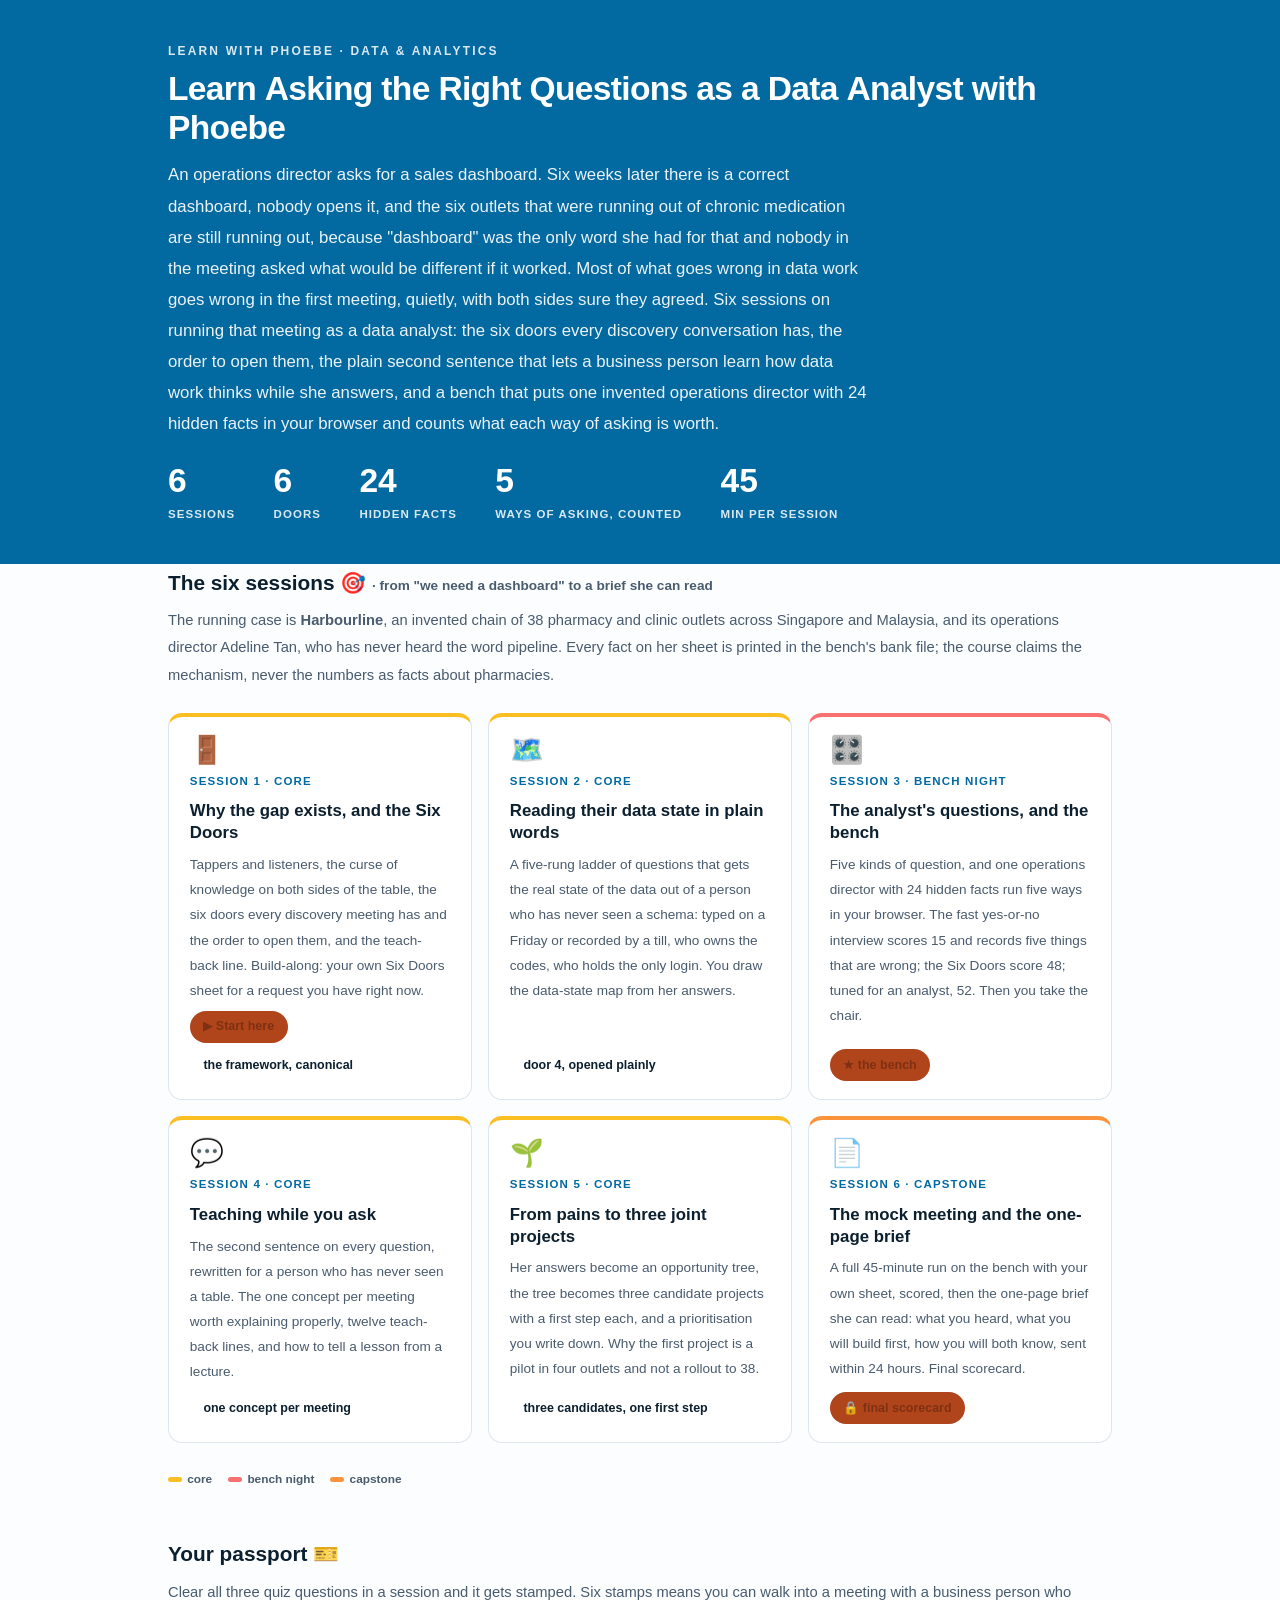
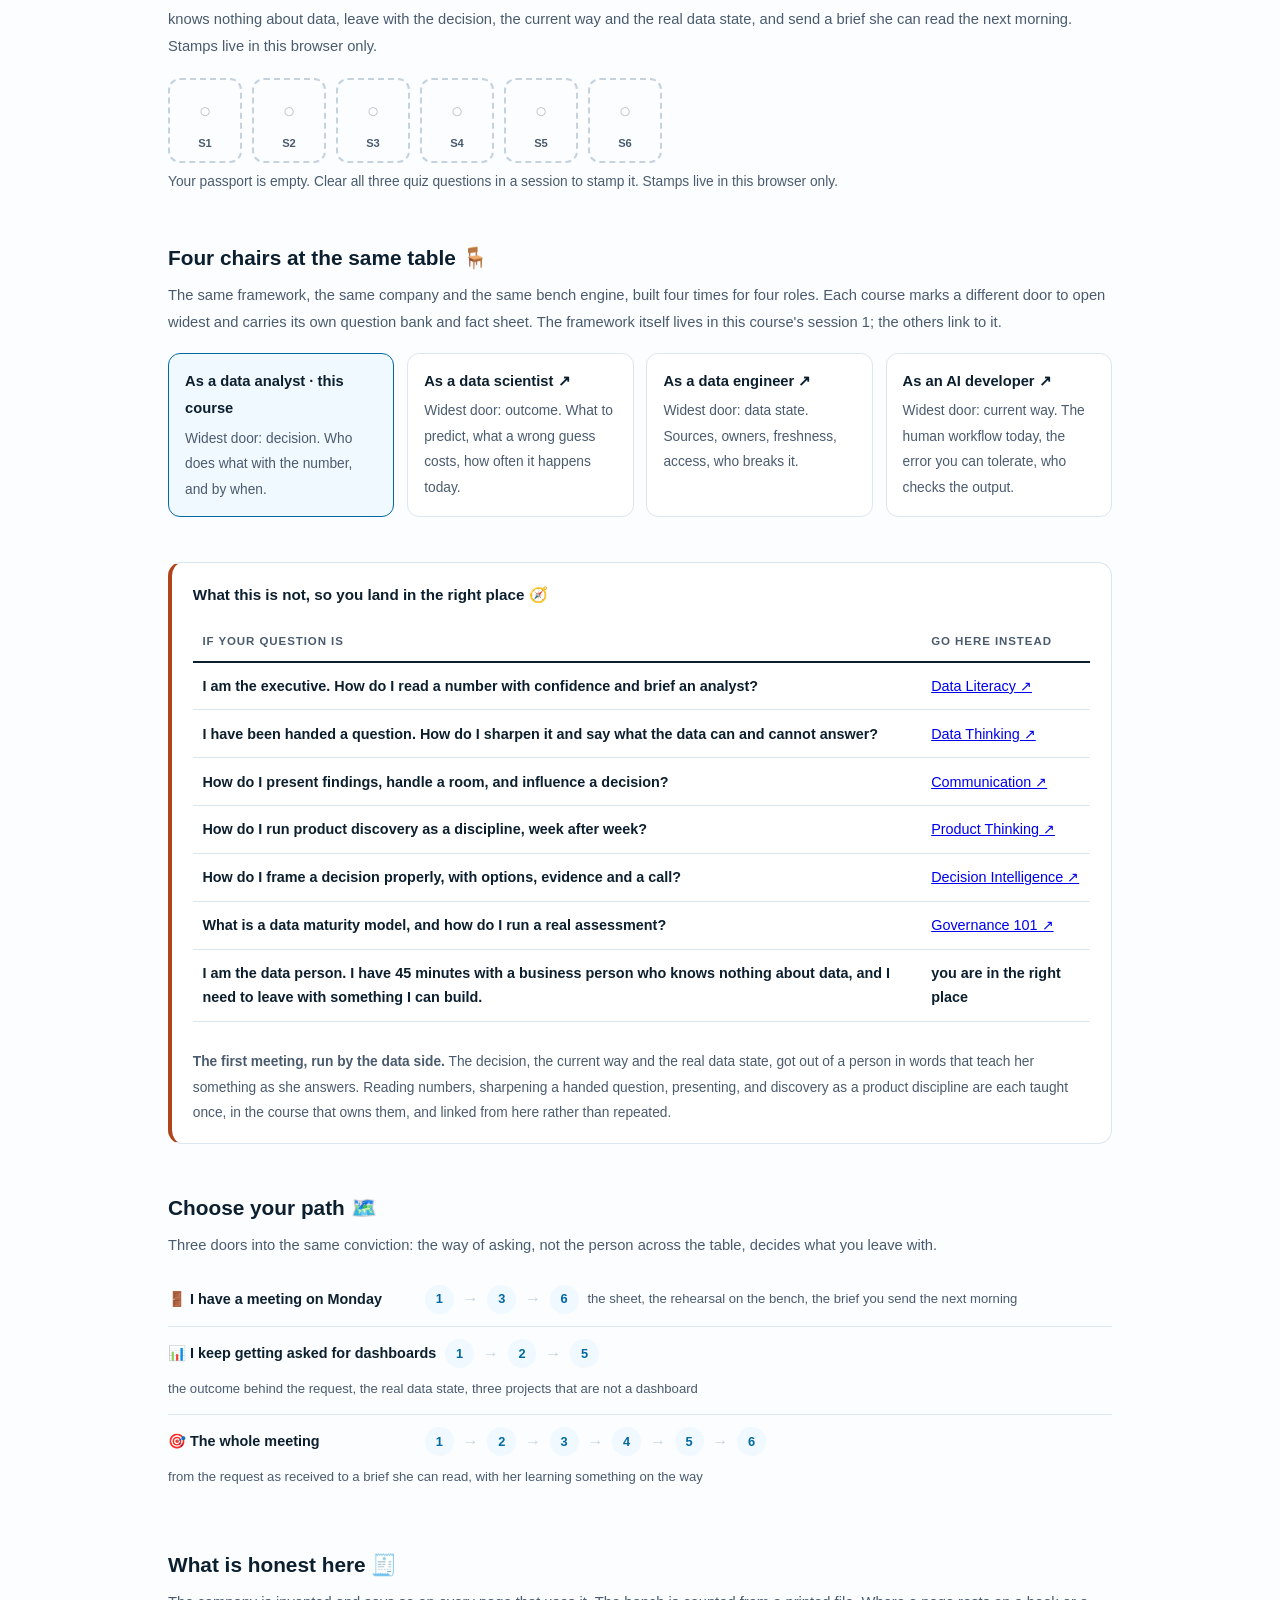
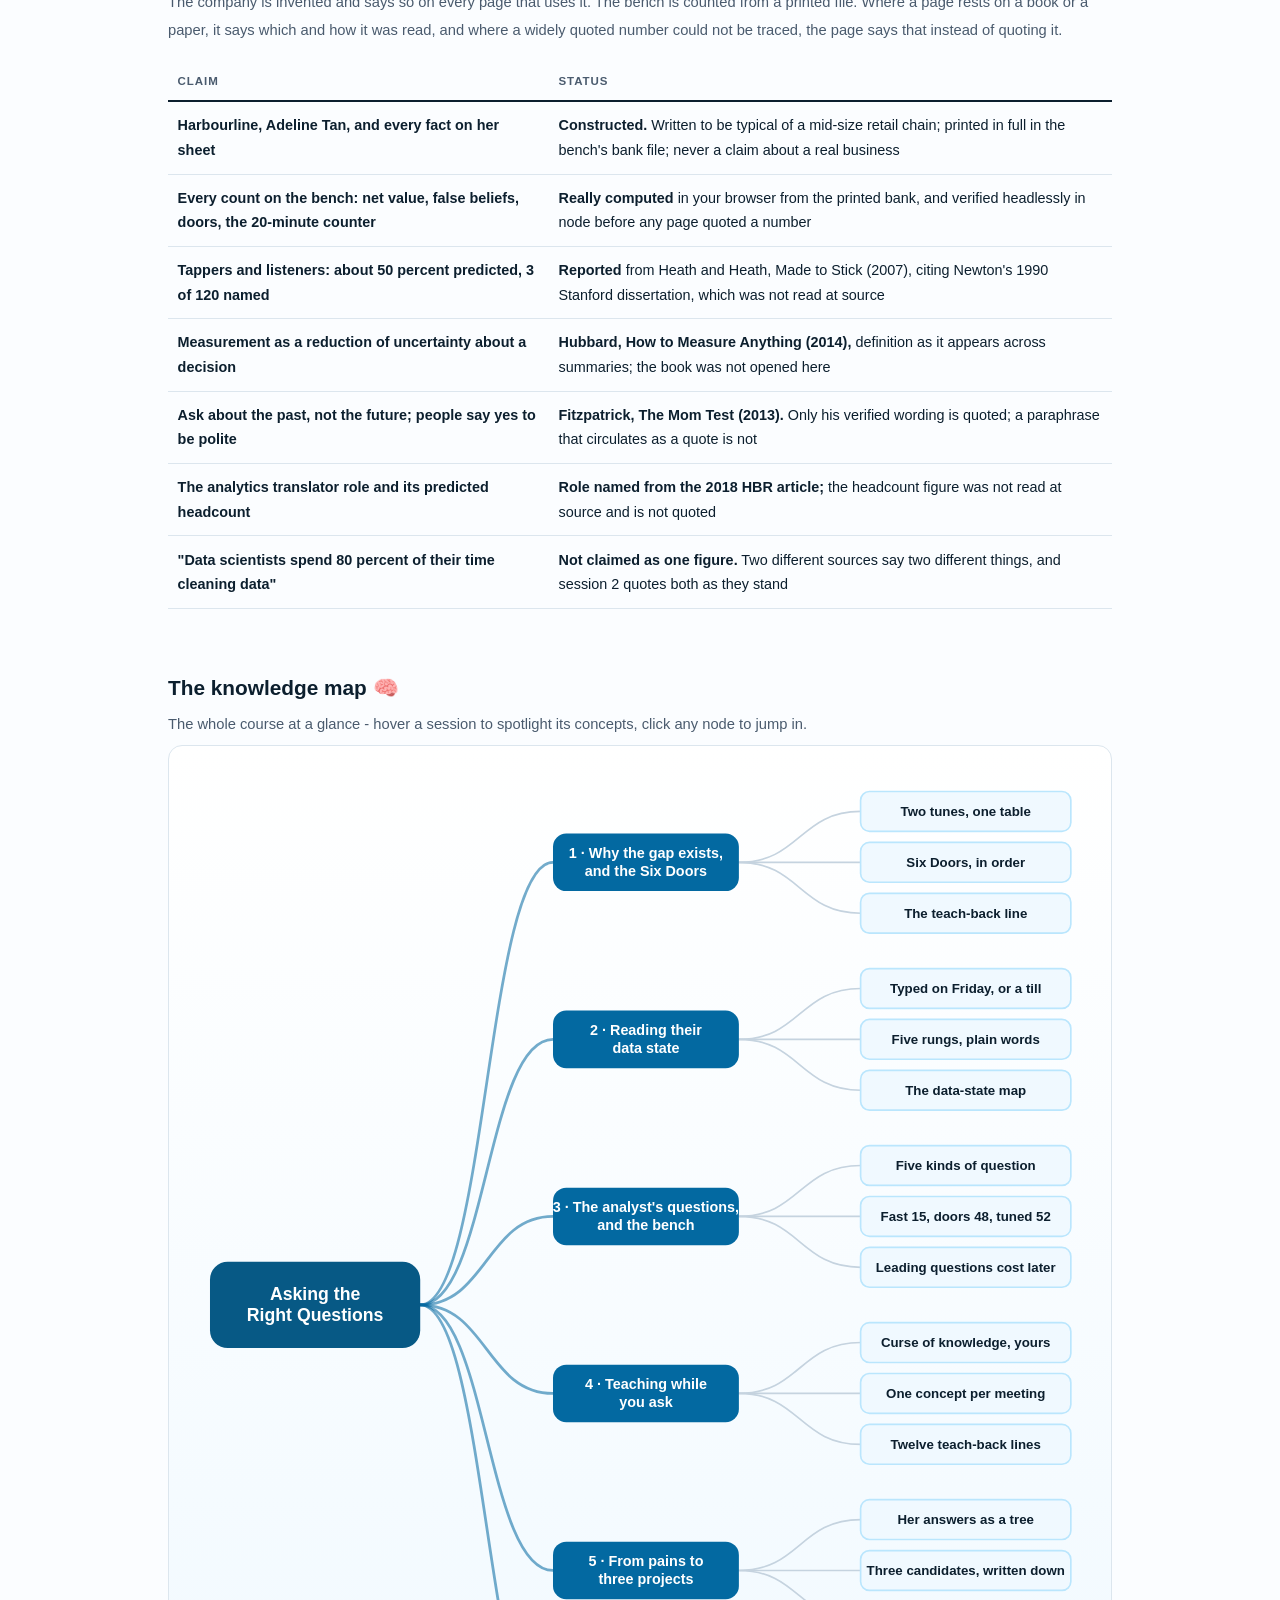
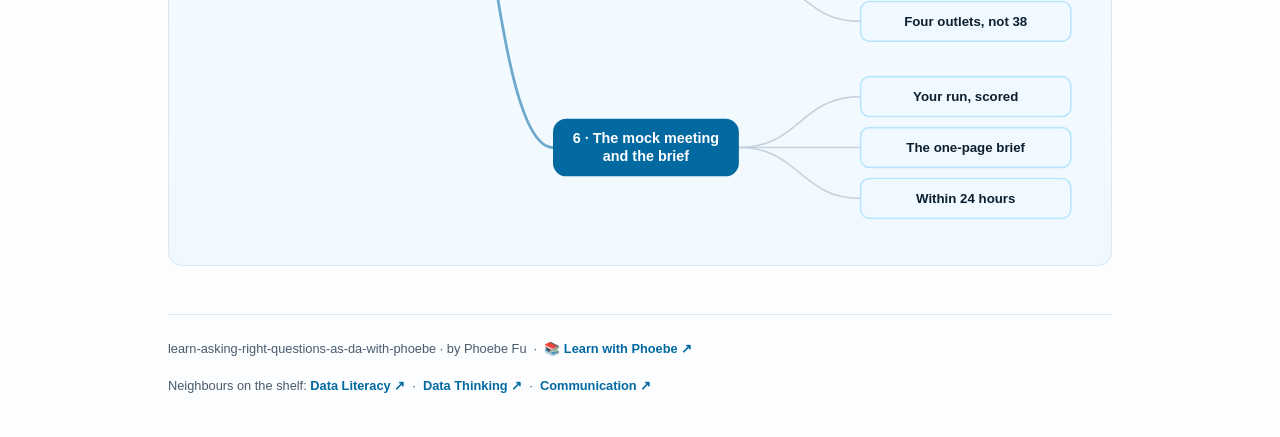
==== index.html @ 8654616f "Scaffold, framework page, bench and landing for asking-right-questions-as-da Sky and terracotta reth" ====
<!DOCTYPE html>
<html lang="en">
<head>
<meta charset="UTF-8">
<meta name="viewport" content="width=device-width, initial-scale=1.0">
<!-- social:start -->
<meta name="description" content="Six sessions on the first meeting of any data project: how a data analyst gets the decision, the current way of working and the real state of the data out of a business person who knows nothing about data, in words that teach them something while they answer. One invented pharmacy chain, one operations director with 24 hidden facts, and a discovery-meeting bench that counts what each way of asking is worth. Free, by Phoebe Fu.">
<meta property="og:type" content="website">
<meta property="og:site_name" content="Learn with Phoebe">
<meta property="og:title" content="Learn Asking the Right Questions as a Data Analyst with Phoebe">
<meta property="og:description" content="Same operations director, same 45 minutes, five ways of asking. The fast yes-or-no interview scores 15 and records five things that are wrong; the Six Doors score 48.">
<meta property="og:url" content="https://phoebefu6.github.io/learn-asking-right-questions-as-da-with-phoebe/">
<meta property="og:image" content="https://phoebefu6.github.io/learn-asking-right-questions-as-da-with-phoebe/assets/og-cover.png">
<meta property="og:image:width" content="1200">
<meta property="og:image:height" content="630">
<meta name="twitter:card" content="summary_large_image">
<meta name="twitter:title" content="Learn Asking the Right Questions as a Data Analyst with Phoebe">
<meta name="twitter:description" content="A discovery-meeting bench: one business person with a hidden fact sheet, 45 minutes, five ways of asking, every point counted in your browser.">
<meta name="twitter:image" content="https://phoebefu6.github.io/learn-asking-right-questions-as-da-with-phoebe/assets/og-cover.png">
<!-- social:end -->
<title>Learn Asking the Right Questions as a Data Analyst with Phoebe</title>
<link rel="stylesheet" href="assets/style.css?v=1">
<style>

  .stats-row { display: flex; gap: 2.4rem; margin-top: 1.5rem; flex-wrap: wrap; }
  .stat b { display: block; font-size: 2.1rem; font-weight: 800; line-height: 1.05; font-variant-numeric: tabular-nums; }
  .stat span { font-size: .72rem; opacity: .85; text-transform: uppercase; letter-spacing: .09em; font-weight: 600; }

  .course-grid { display: grid; grid-template-columns: repeat(auto-fit, minmax(17rem, 1fr)); gap: 1rem; margin-top: 1.5rem; }
  .course-card {
    border: 1px solid var(--hairline);
    border-top: 4px solid var(--diff, var(--indigo));
    border-radius: var(--radius);
    padding: 1.2rem 1.3rem 1.1rem;
    display: flex;
    flex-direction: column;
    gap: .5rem;
    text-decoration: none;
    color: var(--ink);
    background: #fff;
    transition: box-shadow .15s ease, border-color .15s ease, transform .15s ease;
    position: relative;
  }
  .course-card:hover { border-color: var(--indigo-soft); border-top-color: var(--diff, var(--indigo)); box-shadow: 0 8px 28px rgba(var(--shadow-rgb),.16); transform: translateY(-3px); }
  .course-card .cicon { font-size: 1.7rem; line-height: 1; }
  .course-card .cnum { font-size: .72rem; font-weight: 700; color: var(--indigo); text-transform: uppercase; letter-spacing: .1em; }
  .course-card h3 { font-size: 1.05rem; font-weight: 800; line-height: 1.3; }
  .course-card p { font-size: .85rem; color: var(--muted); flex: 1; }
  .course-card .meta { display: flex; gap: .4rem; flex-wrap: wrap; }

  .diff-legend { display: flex; gap: 1rem; margin-top: 1.6rem; font-size: .74rem; color: var(--muted); font-weight: 600; flex-wrap: wrap; }
  .diff-legend i { display: inline-block; width: .85rem; height: .35rem; border-radius: 999px; margin-right: .35rem; vertical-align: middle; }

  .paths { margin-top: 2.6rem; }
  .paths h2 { font-size: 1.3rem; font-weight: 800; margin-bottom: .3rem; }
  .paths .plede { color: var(--muted); font-size: .92rem; margin-bottom: .8rem; }
  .path { display: flex; gap: .55rem; align-items: center; padding: .75rem 0; border-bottom: .5px solid var(--hairline); flex-wrap: wrap; }
  .path:last-child { border-bottom: none; }
  .path b { min-width: 15.5rem; font-size: .9rem; }
  .path .pstep { background: var(--indigo-50); color: var(--indigo); border-radius: 999px; padding: .16rem .68rem; font-weight: 700; font-size: .8rem; text-decoration: none; transition: all .12s ease; }
  .path .pstep:hover { background: var(--indigo); color: #fff; }
  .path .parr { color: var(--faint); font-weight: 700; }

  .mm-section { margin-top: 1.6rem; }
  .mm-section h2 { font-size: 1.3rem; font-weight: 800; margin-bottom: .2rem; }
  .mm-section .mm-lede { color: var(--muted); font-size: .92rem; margin-bottom: .4rem; }
  .mm-wrap { border: 1px solid var(--hairline); border-radius: var(--radius); background: linear-gradient(180deg,#fff,var(--indigo-50)); padding: .6rem; overflow-x: auto; }
  .mm-svg { width: 100%; height: auto; display: block; max-width: 60rem; margin: 0 auto; min-width: 34rem; }
  .mm-link { cursor: pointer; text-decoration: none; }
  .mm-node rect { transition: opacity .15s ease, filter .15s ease; }
  .mm-node text { pointer-events: none; }
  .mm-link:hover .mm-node rect { filter: brightness(1.06); }
  .mm-edge { transition: opacity .15s ease; }

  .not-this { border: 1px solid var(--hairline); border-left: 4px solid var(--clay); border-radius: var(--radius); background: #fff; padding: 1.1rem 1.3rem; margin-top: 1.2rem; }
  .not-this h3 { font-size: .95rem; font-weight: 800; margin-bottom: .5rem; }
  .siblings { display: grid; grid-template-columns: repeat(auto-fit, minmax(13rem, 1fr)); gap: .8rem; margin-top: 1rem; }
  .sibling { border: 1px solid var(--hairline); border-radius: 12px; padding: .9rem 1rem; background: #fff; text-decoration: none; color: var(--ink); font-size: .86rem; }
  .sibling b { display: block; font-size: .92rem; margin-bottom: .2rem; }
  .sibling span { color: var(--muted); }
  .sibling.here { border-color: var(--indigo); background: var(--indigo-50); }
</style>
</head>
<body>

<header class="masthead">
  <div class="wrap">
    <div class="eyebrow">Learn with Phoebe · Data &amp; Analytics</div>
    <h1>Learn Asking the Right Questions as a <span class="accent">Data Analyst</span> with Phoebe</h1>
    <p class="sub">An operations director asks for a sales dashboard. Six weeks later there is a correct dashboard, nobody opens it, and the six outlets that were running out of chronic medication are still running out, because "dashboard" was the only word she had for that and nobody in the meeting asked what would be different if it worked. Most of what goes wrong in data work goes wrong in the first meeting, quietly, with both sides sure they agreed. Six sessions on running that meeting as a data analyst: the six doors every discovery conversation has, the order to open them, the plain second sentence that lets a business person learn how data work thinks while she answers, and a bench that puts one invented operations director with 24 hidden facts in your browser and counts what each way of asking is worth.</p>
    <div class="stats-row">
      <div class="stat"><b data-count="6">6</b><span>sessions</span></div>
      <div class="stat"><b data-count="6">6</b><span>doors</span></div>
      <div class="stat"><b data-count="24">24</b><span>hidden facts</span></div>
      <div class="stat"><b data-count="5">5</b><span>ways of asking, counted</span></div>
      <div class="stat"><b data-count="45">45</b><span>min per session</span></div>
    </div>
  </div>
</header>

<main class="wrap">

  <section class="section">
    <div class="paths" style="margin-top:0">
      <h2>The six sessions 🎯 <span style="font-size:.85rem;font-weight:600;color:var(--muted)">· from "we need a dashboard" to a brief she can read</span></h2>
      <p class="plede">The running case is <strong>Harbourline</strong>, an invented chain of 38 pharmacy and clinic outlets across Singapore and Malaysia, and its operations director Adeline Tan, who has never heard the word pipeline. Every fact on her sheet is printed in the bench's bank file; the course claims the mechanism, never the numbers as facts about pharmacies.</p>
    </div>

    <div class="course-grid">
      <a class="course-card" href="courses/01-why-the-gap-and-the-six-doors.html" style="--diff:#FBBF24">
        <span class="cicon">🚪</span>
        <span class="cnum">Session 1 · core</span>
        <h3>Why the gap exists, and the Six Doors</h3>
        <p>Tappers and listeners, the curse of knowledge on both sides of the table, the six doors every discovery meeting has and the order to open them, and the teach-back line. Build-along: your own Six Doors sheet for a request you have right now.</p>
        <span class="meta"><span class="pill amber">▶ Start here</span><span class="pill">the framework, canonical</span></span>
      </a>
      <a class="course-card" href="courses/02-reading-their-data-state.html" style="--diff:#FBBF24">
        <span class="cicon">🗺️</span>
        <span class="cnum">Session 2 · core</span>
        <h3>Reading their data state in plain words</h3>
        <p>A five-rung ladder of questions that gets the real state of the data out of a person who has never seen a schema: typed on a Friday or recorded by a till, who owns the codes, who holds the only login. You draw the data-state map from her answers.</p>
        <span class="meta"><span class="pill">door 4, opened plainly</span></span>
      </a>
      <a class="course-card" href="courses/03-the-analysts-questions-and-the-bench.html" style="--diff:#F87171">
        <span class="cicon">🎛️</span>
        <span class="cnum">Session 3 · bench night</span>
        <h3>The analyst's questions, and the bench</h3>
        <p>Five kinds of question, and one operations director with 24 hidden facts run five ways in your browser. The fast yes-or-no interview scores 15 and records five things that are wrong; the Six Doors score 48; tuned for an analyst, 52. Then you take the chair.</p>
        <span class="meta"><span class="pill amber">★ the bench</span></span>
      </a>
      <a class="course-card" href="courses/04-teaching-while-you-ask.html" style="--diff:#FBBF24">
        <span class="cicon">💬</span>
        <span class="cnum">Session 4 · core</span>
        <h3>Teaching while you ask</h3>
        <p>The second sentence on every question, rewritten for a person who has never seen a table. The one concept per meeting worth explaining properly, twelve teach-back lines, and how to tell a lesson from a lecture.</p>
        <span class="meta"><span class="pill">one concept per meeting</span></span>
      </a>
      <a class="course-card" href="courses/05-from-pains-to-three-projects.html" style="--diff:#FBBF24">
        <span class="cicon">🌱</span>
        <span class="cnum">Session 5 · core</span>
        <h3>From pains to three joint projects</h3>
        <p>Her answers become an opportunity tree, the tree becomes three candidate projects with a first step each, and a prioritisation you write down. Why the first project is a pilot in four outlets and not a rollout to 38.</p>
        <span class="meta"><span class="pill">three candidates, one first step</span></span>
      </a>
      <a class="course-card" href="courses/06-the-mock-meeting-and-the-brief.html" style="--diff:#FB923C">
        <span class="cicon">📄</span>
        <span class="cnum">Session 6 · capstone</span>
        <h3>The mock meeting and the one-page brief</h3>
        <p>A full 45-minute run on the bench with your own sheet, scored, then the one-page brief she can read: what you heard, what you will build first, how you will both know, sent within 24 hours. Final scorecard.</p>
        <span class="meta"><span class="pill amber">🔒 final scorecard</span></span>
      </a>
    </div>

    <div class="diff-legend">
      <span><i style="background:#FBBF24"></i>core</span>
      <span><i style="background:#F87171"></i>bench night</span>
      <span><i style="background:#FB923C"></i>capstone</span>
    </div>
  </section>

  <section class="section">
    <div class="paths" style="margin-top:0">
      <h2>Your passport 🎫</h2>
      <p class="plede">Clear all three quiz questions in a session and it gets stamped. Six stamps means you can walk into a meeting with a business person who knows nothing about data, leave with the decision, the current way and the real data state, and send a brief she can read the next morning. Stamps live in this browser only.</p>
    </div>
    <div class="pp-strip"></div>
  </section>

  <section class="section">
    <div class="paths" style="margin-top:0">
      <h2>Four chairs at the same table 🪑</h2>
      <p class="plede">The same framework, the same company and the same bench engine, built four times for four roles. Each course marks a different door to open widest and carries its own question bank and fact sheet. The framework itself lives in this course's session 1; the others link to it.</p>
    </div>
    <div class="siblings">
      <a class="sibling here" href="courses/01-why-the-gap-and-the-six-doors.html"><b>As a data analyst · this course</b><span>Widest door: decision. Who does what with the number, and by when.</span></a>
      <a class="sibling" href="https://phoebefu6.github.io/learn-asking-right-questions-as-ds-with-phoebe/"><b>As a data scientist ↗</b><span>Widest door: outcome. What to predict, what a wrong guess costs, how often it happens today.</span></a>
      <a class="sibling" href="https://phoebefu6.github.io/learn-asking-right-questions-as-de-with-phoebe/"><b>As a data engineer ↗</b><span>Widest door: data state. Sources, owners, freshness, access, who breaks it.</span></a>
      <a class="sibling" href="https://phoebefu6.github.io/learn-asking-right-questions-as-ai-with-phoebe/"><b>As an AI developer ↗</b><span>Widest door: current way. The human workflow today, the error you can tolerate, who checks the output.</span></a>
    </div>
  </section>

  <section class="section">
    <div class="not-this">
      <h3>What this is not, so you land in the right place 🧭</h3>
      <table class="clean">
        <tr><th>If your question is</th><th>Go here instead</th></tr>
        <tr><td>I am the executive. How do I read a number with confidence and brief an analyst?</td><td><a href="https://phoebefu6.github.io/learn-data-literacy-with-phoebe/">Data Literacy ↗</a></td></tr>
        <tr><td>I have been handed a question. How do I sharpen it and say what the data can and cannot answer?</td><td><a href="https://phoebefu6.github.io/learn-data-thinking-with-phoebe/">Data Thinking ↗</a></td></tr>
        <tr><td>How do I present findings, handle a room, and influence a decision?</td><td><a href="https://phoebefu6.github.io/learn-communication-with-phoebe/">Communication ↗</a></td></tr>
        <tr><td>How do I run product discovery as a discipline, week after week?</td><td><a href="https://phoebefu6.github.io/learn-product-thinking-with-phoebe/">Product Thinking ↗</a></td></tr>
        <tr><td>How do I frame a decision properly, with options, evidence and a call?</td><td><a href="https://phoebefu6.github.io/learn-decision-intelligence-with-phoebe/">Decision Intelligence ↗</a></td></tr>
        <tr><td>What is a data maturity model, and how do I run a real assessment?</td><td><a href="https://phoebefu6.github.io/learn-governance-101-with-phoebe/">Governance 101 ↗</a></td></tr>
        <tr><td><strong>I am the data person. I have 45 minutes with a business person who knows nothing about data, and I need to leave with something I can build.</strong></td><td><strong>you are in the right place</strong></td></tr>
      </table>
      <p style="margin-top:.7rem;font-size:.86rem;color:var(--muted)"><strong>The first meeting, run by the data side.</strong> The decision, the current way and the real data state, got out of a person in words that teach her something as she answers. Reading numbers, sharpening a handed question, presenting, and discovery as a product discipline are each taught once, in the course that owns them, and linked from here rather than repeated.</p>
    </div>
  </section>

  <section class="section">
    <div class="paths">
      <h2>Choose your path 🗺️</h2>
      <p class="plede">Three doors into the same conviction: the way of asking, not the person across the table, decides what you leave with.</p>
      <div class="path"><b>🚪 I have a meeting on Monday</b>
        <a class="pstep" href="courses/01-why-the-gap-and-the-six-doors.html">1</a><span class="parr">→</span>
        <a class="pstep" href="courses/03-the-analysts-questions-and-the-bench.html">3</a><span class="parr">→</span>
        <a class="pstep" href="courses/06-the-mock-meeting-and-the-brief.html">6</a>
        <span style="font-size:.82rem;color:var(--muted)">the sheet, the rehearsal on the bench, the brief you send the next morning</span>
      </div>
      <div class="path"><b>📊 I keep getting asked for dashboards</b>
        <a class="pstep" href="courses/01-why-the-gap-and-the-six-doors.html">1</a><span class="parr">→</span>
        <a class="pstep" href="courses/02-reading-their-data-state.html">2</a><span class="parr">→</span>
        <a class="pstep" href="courses/05-from-pains-to-three-projects.html">5</a>
        <span style="font-size:.82rem;color:var(--muted)">the outcome behind the request, the real data state, three projects that are not a dashboard</span>
      </div>
      <div class="path"><b>🎯 The whole meeting</b>
        <a class="pstep" href="courses/01-why-the-gap-and-the-six-doors.html">1</a><span class="parr">→</span>
        <a class="pstep" href="courses/02-reading-their-data-state.html">2</a><span class="parr">→</span>
        <a class="pstep" href="courses/03-the-analysts-questions-and-the-bench.html">3</a><span class="parr">→</span>
        <a class="pstep" href="courses/04-teaching-while-you-ask.html">4</a><span class="parr">→</span>
        <a class="pstep" href="courses/05-from-pains-to-three-projects.html">5</a><span class="parr">→</span>
        <a class="pstep" href="courses/06-the-mock-meeting-and-the-brief.html">6</a>
        <span style="font-size:.82rem;color:var(--muted)">from the request as received to a brief she can read, with her learning something on the way</span>
      </div>
    </div>
  </section>

  <section class="section">
    <div class="paths" style="margin-top:0">
      <h2>What is honest here 🧾</h2>
      <p class="plede">The company is invented and says so on every page that uses it. The bench is counted from a printed file. Where a page rests on a book or a paper, it says which and how it was read, and where a widely quoted number could not be traced, the page says that instead of quoting it.</p>
    </div>
    <table class="clean">
      <tr><th>Claim</th><th>Status</th></tr>
      <tr><td>Harbourline, Adeline Tan, and every fact on her sheet</td><td><strong>Constructed.</strong> Written to be typical of a mid-size retail chain; printed in full in the bench's bank file; never a claim about a real business</td></tr>
      <tr><td>Every count on the bench: net value, false beliefs, doors, the 20-minute counter</td><td><strong>Really computed</strong> in your browser from the printed bank, and verified headlessly in node before any page quoted a number</td></tr>
      <tr><td>Tappers and listeners: about 50 percent predicted, 3 of 120 named</td><td><strong>Reported</strong> from Heath and Heath, Made to Stick (2007), citing Newton's 1990 Stanford dissertation, which was not read at source</td></tr>
      <tr><td>Measurement as a reduction of uncertainty about a decision</td><td><strong>Hubbard, How to Measure Anything (2014),</strong> definition as it appears across summaries; the book was not opened here</td></tr>
      <tr><td>Ask about the past, not the future; people say yes to be polite</td><td><strong>Fitzpatrick, The Mom Test (2013).</strong> Only his verified wording is quoted; a paraphrase that circulates as a quote is not</td></tr>
      <tr><td>The analytics translator role and its predicted headcount</td><td><strong>Role named from the 2018 HBR article;</strong> the headcount figure was not read at source and is not quoted</td></tr>
      <tr><td>"Data scientists spend 80 percent of their time cleaning data"</td><td><strong>Not claimed as one figure.</strong> Two different sources say two different things, and session 2 quotes both as they stand</td></tr>
    </table>
  </section>

  <section class="section mm-section">
    <h2>The knowledge map 🧠</h2>
    <p class="mm-lede">The whole course at a glance - hover a session to spotlight its concepts, click any node to jump in.</p>
    <div class="mm-wrap"><div id="mindmap"></div></div>
  </section>

  <footer class="pagefoot">
    <span>learn-asking-right-questions-as-da-with-phoebe · by Phoebe Fu &nbsp;·&nbsp; 📚 <a href="https://phoebefu6.github.io/learn-with-phoebe/">Learn with Phoebe ↗</a></span>
    <span>Neighbours on the shelf: <a href="https://phoebefu6.github.io/learn-data-literacy-with-phoebe/">Data Literacy ↗</a> &nbsp;·&nbsp; <a href="https://phoebefu6.github.io/learn-data-thinking-with-phoebe/">Data Thinking ↗</a> &nbsp;·&nbsp; <a href="https://phoebefu6.github.io/learn-communication-with-phoebe/">Communication ↗</a></span>
  </footer>

</main>

<script>
window.MINDMAP_DATA = {
  title: "Asking the\nRight Questions",
  centerColor: "#075985",
  sessions: [
    { label: "Why the gap exists,\nand the Six Doors", href: "courses/01-why-the-gap-and-the-six-doors.html", color: "#FBBF24",
      concepts: [
        { label: "Two tunes, one table", href: "courses/01-why-the-gap-and-the-six-doors.html" },
        { label: "Six Doors, in order", href: "courses/01-why-the-gap-and-the-six-doors.html" },
        { label: "The teach-back line", href: "courses/01-why-the-gap-and-the-six-doors.html" } ] },
    { label: "Reading their\ndata state", href: "courses/02-reading-their-data-state.html", color: "#FBBF24",
      concepts: [
        { label: "Typed on Friday, or a till", href: "courses/02-reading-their-data-state.html" },
        { label: "Five rungs, plain words", href: "courses/02-reading-their-data-state.html" },
        { label: "The data-state map", href: "courses/02-reading-their-data-state.html" } ] },
    { label: "The analyst's questions,\nand the bench", href: "courses/03-the-analysts-questions-and-the-bench.html", color: "#F87171",
      concepts: [
        { label: "Five kinds of question", href: "courses/03-the-analysts-questions-and-the-bench.html" },
        { label: "Fast 15, doors 48, tuned 52", href: "courses/03-the-analysts-questions-and-the-bench.html" },
        { label: "Leading questions cost later", href: "courses/03-the-analysts-questions-and-the-bench.html" } ] },
    { label: "Teaching while\nyou ask", href: "courses/04-teaching-while-you-ask.html", color: "#FBBF24",
      concepts: [
        { label: "Curse of knowledge, yours", href: "courses/04-teaching-while-you-ask.html" },
        { label: "One concept per meeting", href: "courses/04-teaching-while-you-ask.html" },
        { label: "Twelve teach-back lines", href: "courses/04-teaching-while-you-ask.html" } ] },
    { label: "From pains to\nthree projects", href: "courses/05-from-pains-to-three-projects.html", color: "#FBBF24",
      concepts: [
        { label: "Her answers as a tree", href: "courses/05-from-pains-to-three-projects.html" },
        { label: "Three candidates, written down", href: "courses/05-from-pains-to-three-projects.html" },
        { label: "Four outlets, not 38", href: "courses/05-from-pains-to-three-projects.html" } ] },
    { label: "The mock meeting\nand the brief", href: "courses/06-the-mock-meeting-and-the-brief.html", color: "#FB923C",
      concepts: [
        { label: "Your run, scored", href: "courses/06-the-mock-meeting-and-the-brief.html" },
        { label: "The one-page brief", href: "courses/06-the-mock-meeting-and-the-brief.html" },
        { label: "Within 24 hours", href: "courses/06-the-mock-meeting-and-the-brief.html" } ] }
  ]
};
</script>
<script src="assets/mindmap.js?v=1"></script>
<script src="assets/app.js?v=1"></script>
</body>
</html>
---- assets/style.css ----
/* learn-asking-right-questions-as-da-with-phoebe - editorial bold design system
   Accent: sky #0369A1 · Ink deep sky #075985 · Flagship: terracotta #B0451C
   (CSS var names still read --indigo/--amber; they hold sky and terracotta.)
   NOTE: this is the PAGE chrome. The simulator palette inside asking-live.js is separate. */

:root {
  --indigo: #0369A1;
  --indigo-deep: #075985;
  --indigo-mid: #0B6FA8;
  --indigo-soft: #BAE6FD;
  --indigo-50: #F0F9FF;
  --ink: #0C1F2E;
  --muted: #4A5B6E;
  --faint: #C5D3DF;
  --hairline: #DCE6EE;
  --clay: #B0451C;
  --clay-ink: #7F3012;
  --amber: #B0451C;
  --amber-ink: #7F3012;
  --amber-50: #FBEDE6;
  --paper: #FBFDFF;
  --code-bg: #0B2233;
  --code-ink: #DCE6EE;
  --scrim-rgb: 12,31,46;
  --shadow-rgb: 3,105,161;
  --radius: 14px;
}

* { margin: 0; padding: 0; box-sizing: border-box; }

html { font-size: 16px; scroll-behavior: smooth; }
html.zoom-125 { font-size: 20px; }
html.zoom-150 { font-size: 24px; }

body {
  font-family: "Inter", -apple-system, BlinkMacSystemFont, "Segoe UI", Roboto, sans-serif;
  background: var(--paper);
  color: var(--ink);
  line-height: 1.85;
  font-feature-settings: "tnum";
}

.wrap { max-width: 62rem; margin: 0 auto; padding: 0 1.5rem; }

/* ---------- header band ---------- */
.masthead {
  background: var(--indigo);
  color: #fff;
  padding: 2.5rem 0 2.25rem;
}
.masthead .eyebrow {
  font-size: .75rem;
  letter-spacing: .18em;
  text-transform: uppercase;
  opacity: .85;
  font-weight: 600;
}
.masthead h1 {
  font-size: 2.1rem;
  line-height: 1.15;
  font-weight: 800;
  margin: .5rem 0 .75rem;
  letter-spacing: -.02em;
}
.masthead h1 .accent { color: inherit; }
.masthead .sub { font-size: 1.05rem; opacity: .92; max-width: 44rem; }

.chip-row { display: flex; flex-wrap: wrap; gap: .5rem; margin-top: 1.1rem; }
.chip {
  display: inline-flex;
  align-items: center;
  gap: .35rem;
  border-radius: 999px;
  padding: .25rem .8rem;
  font-size: .78rem;
  font-weight: 600;
  white-space: nowrap;
}
.chip.level { background: #fff; color: var(--indigo); }
.chip.audience { background: rgba(255,255,255,.16); color: #fff; border: 1px solid rgba(255,255,255,.35); }
.chip.time { background: var(--ink); color: #fff; font-variant-numeric: tabular-nums; }


/* ---------- agenda band ----------
   Recovered 2026-09-02. These six repos were scaffolded from a stylesheet that had
   lost this block, so .agenda rendered as run-on inline text ~700px tall inside the
   masthead. 87 of 93 repos carry it; these were the exception, and they were also the
   six the estate sweep could not see. See course-builder/references/field-notes.md.

   .a3 does NOT reuse the donor's `color: var(--amber-ink)`: that pair falls below
   4.5:1 against --amber in all six palettes, which is the same failure the sweep
   flags on the wellbeing courses. The literal below is the darkest tone of this
   repo's own amber-ink that clears 4.5:1, so the band stays bright. Recompute it if
   --amber changes. */
.agenda {
  display: flex;
  border-radius: 999px;
  overflow: hidden;
  margin: 1.4rem 0 0;
  font-size: .72rem;
  font-weight: 600;
  text-align: center;
  color: #fff;
}
.agenda span { padding: .45rem .3rem; white-space: nowrap; overflow: hidden; text-overflow: ellipsis; }
.agenda .a1 { background: var(--indigo-deep); }
.agenda .a2 { background: var(--indigo-mid); }
.agenda .a3 { background: var(--amber); color: #FFFFFF; }
.agenda .a4 { background: var(--indigo-soft); color: var(--ink); }

/* ---------- toolbar ---------- */
.toolbar {
  position: sticky;
  top: 0;
  z-index: 40;
  background: rgba(255,255,255,.94);
  backdrop-filter: blur(6px);
  border-bottom: 1px solid var(--hairline);
  padding: .55rem 0;
}
.toolbar .wrap { display: flex; align-items: center; gap: .5rem; flex-wrap: nowrap; }
.toolbar .crumb { font-size: .8rem; color: var(--muted); font-weight: 600; margin-right: auto; min-width: 0; white-space: nowrap; overflow: hidden; text-overflow: ellipsis; }
.toolbar .btn { white-space: nowrap; flex: none; padding: .38rem .8rem; font-size: .78rem; line-height: 1.2; }
.toolbar .crumb a { color: var(--indigo); text-decoration: none; }
.btn {
  border: 1px solid var(--hairline);
  background: #fff;
  color: var(--ink);
  border-radius: 999px;
  padding: .35rem .9rem;
  font-size: .78rem;
  font-weight: 600;
  cursor: pointer;
  font-family: inherit;
  transition: all .15s ease;
}
.btn:hover { border-color: var(--indigo); color: var(--indigo); }
.btn.primary { background: var(--indigo); border-color: var(--indigo); color: #fff; }
.btn.primary:hover { background: var(--indigo-deep); }

/* ---------- sections ---------- */
main { padding: 2.5rem 0 4rem; }

.section { margin-bottom: 2.8rem; }
.section-kicker { margin-bottom: 1rem; }
.section-kicker .klabel {
  display: block;
  font-size: .72rem;
  text-transform: uppercase;
  letter-spacing: .1em;
  color: var(--indigo);
  font-weight: 700;
  margin-bottom: .35rem;
}
.section-kicker h2 {
  font-size: 1.45rem;
  font-weight: 800;
  letter-spacing: -.01em;
  display: flex;
  align-items: center;
  gap: .7rem;
  flex-wrap: wrap;
}
.section-kicker .tag {
  border-radius: 999px;
  padding: .18rem .7rem;
  font-size: .7rem;
  font-weight: 700;
  text-transform: uppercase;
  letter-spacing: .08em;
}
.tag.concept { background: var(--indigo-50); color: var(--indigo); }
.tag.demo { background: var(--amber-50); color: var(--amber-ink); }
.tag.exercise { background: var(--ink); color: #fff; }

.lede { color: var(--muted); max-width: 46rem; margin-bottom: 1.4rem; line-height: 1.8; }

/* live vs self-study markers on cards */
.mode {
  font-size: .64rem;
  font-weight: 700;
  text-transform: uppercase;
  letter-spacing: .07em;
  padding: .14rem .6rem;
  border-radius: 999px;
  flex: none;
}
.mode.live { background: var(--indigo); color: #fff; }
.mode.self { background: #fff; color: var(--muted); border: 1px solid var(--hairline); }

/* ---------- accordions ---------- */
details.card {
  border: 1px solid var(--hairline);
  border-radius: var(--radius);
  margin-bottom: .8rem;
  overflow: hidden;
  background: #fff;
}
details.card[open] { border-color: var(--indigo-soft); box-shadow: 0 8px 28px rgba(var(--shadow-rgb),.08); }
details.card summary {
  list-style: none;
  cursor: pointer;
  padding: 1rem 1.25rem;
  display: flex;
  align-items: center;
  gap: .75rem;
  font-weight: 700;
  font-size: 1.02rem;
  user-select: none;
}
details.card summary::-webkit-details-marker { display: none; }
details.card summary .dot {
  width: .6rem; height: .6rem;
  border-radius: 999px;
  background: var(--indigo);
  flex: none;
}
details.card summary .mini { margin-left: auto; font-size: .72rem; color: var(--muted); font-weight: 600; white-space: nowrap; }
details.card summary .caret { transition: transform .2s ease; color: var(--indigo); font-size: .8rem; }
details.card[open] summary .caret { transform: rotate(90deg); }
details.card .body { padding: 0 1.25rem 1.4rem; border-top: 1px solid var(--hairline); padding-top: 1.15rem; }
details.card .body p { margin-bottom: 1.05rem; max-width: 48rem; }
details.card .body p:last-child { margin-bottom: 0; }
details.card .body ul, details.card .body ol { margin: 0 0 1.1rem 1.2rem; max-width: 47rem; }
details.card .body li { margin-bottom: .65rem; }
details.card .body h4 { font-size: .95rem; font-weight: 700; margin: 1.1rem 0 .45rem; }
details.card .body h4:first-child { margin-top: 0; }

/* ---------- pills & legends ---------- */
.legend { display: flex; flex-wrap: wrap; gap: .5rem; margin: 0 0 1.2rem; }
.pill {
  display: inline-flex;
  align-items: center;
  gap: .4rem;
  border-radius: 999px;
  padding: .28rem .85rem;
  font-size: .78rem;
  font-weight: 600;
}
.pill.solid { background: var(--indigo); color: #fff; }
.pill.light { background: var(--indigo-50); color: var(--indigo); }
.pill.inkpill { background: var(--ink); color: #fff; }
.pill.amber, .pill.peach { background: var(--amber); color: var(--amber-ink); }
.pill.bare { color: var(--faint); }

/* ---------- 4D grid ---------- */
.grid-2 { display: grid; grid-template-columns: repeat(auto-fit, minmax(15rem, 1fr)); gap: .8rem; margin: .5rem 0 1rem; }
.d-card {
  border: 1px solid var(--hairline);
  border-left: 4px solid var(--indigo);
  border-radius: 10px;
  padding: 1rem 1.1rem;
}
.d-card h4 { font-size: .95rem; margin-bottom: .3rem; }
.d-card h4 .lead-letter { color: var(--indigo); }
.d-card p { font-size: .86rem; color: var(--muted); margin: 0; }

/* ---------- tables ---------- */
table.clean { width: 100%; border-collapse: collapse; font-size: .9rem; margin: .4rem 0 1rem; }
table.clean th {
  text-align: left;
  font-size: .72rem;
  text-transform: uppercase;
  letter-spacing: .08em;
  color: var(--muted);
  padding: .5rem .6rem;
  border-bottom: 2px solid var(--ink);
}
table.clean td { padding: .7rem .6rem; border-bottom: .5px solid var(--hairline); vertical-align: top; line-height: 1.7; }
table.clean td:first-child { font-weight: 600; }

/* ---------- prompt boxes ---------- */
.prompt-box {
  position: relative;
  background: var(--code-bg);
  color: var(--code-ink);
  border-radius: var(--radius);
  padding: 1.1rem 1.2rem;
  margin: 1rem 0 1.2rem;
  font-family: "SF Mono", ui-monospace, Menlo, Consolas, monospace;
  font-size: .84rem;
  line-height: 1.65;
  white-space: pre-wrap;
  word-break: break-word;
}
.prompt-box .label {
  position: absolute;
  top: -0.7rem;
  left: 1rem;
  background: var(--indigo);
  color: #fff;
  font-family: "Inter", -apple-system, sans-serif;
  font-size: .68rem;
  font-weight: 700;
  letter-spacing: .06em;
  text-transform: uppercase;
  border-radius: 999px;
  padding: .15rem .7rem;
}
.prompt-box.bad .label { background: var(--faint); color: var(--ink); }
.prompt-box.good .label { background: var(--amber); color: var(--amber-ink); }
.copy-btn {
  position: absolute;
  top: .7rem;
  right: .7rem;
  background: rgba(255,255,255,.1);
  border: 1px solid rgba(255,255,255,.25);
  color: #fff;
  border-radius: 999px;
  padding: .25rem .8rem;
  font-size: .72rem;
  font-weight: 600;
  cursor: pointer;
  font-family: "Inter", -apple-system, sans-serif;
  transition: background .15s ease;
}
.copy-btn:hover { background: rgba(255,255,255,.22); }
.copy-btn.copied { background: var(--amber); border-color: var(--amber); color: var(--amber-ink); }

/* ---------- demo steps ---------- */
.steps { counter-reset: step; margin: .6rem 0 1rem; }
.step {
  display: grid;
  grid-template-columns: max-content minmax(0, 1fr);
  column-gap: .9rem;
  row-gap: .2rem;
  padding: .85rem 0;
  border-bottom: .5px solid var(--hairline);
}
.step > * { grid-column: 2; min-width: 0; }
.step > .prompt-box { margin: .8rem 0 .4rem; }
.step:last-child { border-bottom: none; }
.step::before {
  counter-increment: step;
  content: counter(step);
  flex: none;
  width: 1.7rem; height: 1.7rem;
  border-radius: 999px;
  background: var(--indigo-50);
  color: var(--indigo);
  font-weight: 700;
  font-size: .85rem;
  display: inline-flex;
  align-items: center;
  justify-content: center;
  margin-top: .1rem;
}
.step p { margin: 0; }
/* A code box inside a step sits BELOW the step text at full width. Without this the flex row
 * puts it in a half-width column beside the text and wraps code mid-token. */
.step { flex-wrap: wrap; }
.step > p { flex: 1 1 0; min-width: 0; }
.step > .prompt-box { flex: 1 1 100%; margin: .7rem 0 .2rem; word-break: normal; overflow-x: auto; }

/* ---------- callouts ---------- */
.callout {
  border-radius: var(--radius);
  padding: 1rem 1.2rem;
  margin: 1rem 0;
  font-size: .92rem;
}
.callout.tip { background: var(--indigo-50); border-left: 4px solid var(--indigo); }
.callout.win { background: var(--amber-50); border-left: 4px solid var(--amber); }
.callout strong:first-child { display: block; margin-bottom: .2rem; }

.callout.example {
  background: #FFFFFF;
  border: 1px solid var(--hairline);
  border-left: 4px solid var(--amber);
  font-size: .9rem;
}
.callout.example .ex-pill {
  display: inline-block;
  background: var(--amber);
  color: var(--amber-ink);
  border-radius: 999px;
  padding: .15rem .7rem;
  font-size: .68rem;
  font-weight: 700;
  text-transform: uppercase;
  letter-spacing: .06em;
  margin-bottom: .5rem;
}
.callout.example p { margin: 0 0 .75rem; max-width: 47rem; }
.callout.example p:last-child { margin-bottom: 0; }
.callout.example ul { margin: 0 0 0 1.1rem; max-width: 46rem; }
.callout.example li { margin-bottom: .6rem; }
.callout.example li:last-child { margin-bottom: 0; }

/* ---------- zoomable figures ---------- */
figure.zoomable {
  border: 1px solid var(--hairline);
  border-radius: var(--radius);
  padding: 1.2rem;
  margin: 1rem 0 1.4rem;
  cursor: zoom-in;
  transition: box-shadow .15s ease;
  background: #fff;
}
figure.zoomable:hover { box-shadow: 0 8px 28px rgba(var(--shadow-rgb),.12); }
figure.zoomable svg, figure.zoomable img { width: 100%; height: auto; display: block; }
figure.zoomable figcaption {
  margin-top: .6rem;
  font-size: .76rem;
  color: var(--muted);
  font-weight: 600;
  display: flex;
  align-items: center;
  gap: .4rem;
}

.lightbox {
  position: fixed;
  inset: 0;
  z-index: 100;
  background: rgba(var(--scrim-rgb),.9);
  display: none;
  align-items: center;
  justify-content: center;
  padding: 3vh 3vw;
  cursor: zoom-out;
}
.lightbox.open { display: flex; }
.lightbox .inner {
  background: #fff;
  border-radius: var(--radius);
  padding: 2rem;
  max-width: 94vw;
  max-height: 92vh;
  overflow: auto;
}
.lightbox .inner svg, .lightbox .inner img { width: min(88vw, 70rem); height: auto; }
.lightbox .close-hint {
  position: fixed;
  top: 1rem; right: 1.4rem;
  color: #fff;
  font-size: .8rem;
  font-weight: 600;
  opacity: .8;
}

/* ---------- courses covered ---------- */
.covered { border: 1px solid var(--hairline); border-radius: var(--radius); overflow: hidden; }
.covered-row {
  display: flex;
  align-items: baseline;
  gap: .8rem;
  padding: .75rem 1.1rem;
  border-bottom: .5px solid var(--hairline);
  font-size: .9rem;
}
.covered-row:last-child { border-bottom: none; }
.covered-row .status { flex: none; }
.covered-row .name { font-weight: 600; }
.covered-row .note { margin-left: auto; color: var(--muted); font-size: .78rem; text-align: right; }

/* ---------- cheat sheet footer ---------- */
.cheat {
  background: var(--ink);
  color: #fff;
  border-radius: var(--radius);
  padding: 1.6rem 1.6rem 1.3rem;
  margin-top: 3rem;
}
.cheat h3 { font-size: 1.1rem; margin-bottom: 1rem; }
.cheat h3 span { color: var(--indigo-soft); }
.cheat .grid-2 { gap: 1rem; }
.cheat .cheat-item { border-left: 3px solid var(--indigo-mid); padding-left: .8rem; }
.cheat .cheat-item b { display: block; font-size: .85rem; color: var(--indigo-soft); }
.cheat .cheat-item span { font-size: .82rem; opacity: .85; }

footer.pagefoot {
  border-top: 1px solid var(--hairline);
  margin-top: 3rem;
  padding: 1.4rem 0 2.5rem;
  font-size: .8rem;
  color: var(--muted);
  display: flex;
  justify-content: space-between;
  flex-wrap: wrap;
  gap: .8rem;
}
footer.pagefoot a { color: var(--indigo); text-decoration: none; font-weight: 600; }

/* ---------- wayfinding: reading progress + section dots + part numbers ---------- */

#progress-bar {
  position: fixed;
  top: 0; left: 0;
  height: 3px;
  width: 0;
  background: linear-gradient(90deg, var(--indigo), var(--amber));
  z-index: 90;
}

.pagenav {
  position: fixed;
  right: 1.1rem;
  top: 50%;
  transform: translateY(-50%);
  z-index: 50;
  display: flex;
  flex-direction: column;
  gap: .55rem;
}
.pagenav a {
  width: .68rem; height: .68rem;
  border-radius: 999px;
  background: #fff;
  border: 2px solid var(--faint);
  display: block;
  position: relative;
  transition: all .15s ease;
}
.pagenav a:hover { border-color: var(--indigo); transform: scale(1.3); }
.pagenav a.active { background: var(--indigo); border-color: var(--indigo); }
.pagenav a .nlabel {
  position: absolute;
  right: 1.4rem;
  top: 50%;
  transform: translateY(-50%);
  background: var(--ink);
  color: #fff;
  font-size: .7rem;
  font-weight: 600;
  padding: .22rem .65rem;
  border-radius: 6px;
  white-space: nowrap;
  opacity: 0;
  pointer-events: none;
  transition: opacity .15s ease;
}
.pagenav a:hover .nlabel { opacity: 1; }
@media (max-width: 74rem) { .pagenav { display: none; } }

main { counter-reset: partnum -1; }
.section .section-kicker { position: relative; }
.section .section-kicker::before {
  counter-increment: partnum;
  content: counter(partnum, decimal-leading-zero);
  position: absolute;
  right: 0;
  top: -1.2rem;
  font-size: 4.4rem;
  font-weight: 800;
  color: var(--indigo-50);
  line-height: 1;
  font-variant-numeric: tabular-nums;
  pointer-events: none;
  z-index: 0;
}
.section .section-kicker > * { position: relative; z-index: 1; }

details.card summary { transition: background .15s ease; }
details.card summary:hover { background: #F0F9FF; }

/* ---------- journey strip: you are here in the series ---------- */
.journey {
  display: flex;
  align-items: center;
  gap: .45rem;
  margin-top: 1.1rem;
  flex-wrap: wrap;
}
.journey .jlabel { font-size: .7rem; font-weight: 700; text-transform: uppercase; letter-spacing: .09em; opacity: .8; margin-right: .3rem; }
.journey a {
  width: 1.7rem; height: 1.7rem;
  border-radius: 999px;
  display: inline-flex;
  align-items: center;
  justify-content: center;
  font-size: .8rem;
  font-weight: 700;
  text-decoration: none;
  color: #fff;
  border: 1.5px solid rgba(255,255,255,.45);
  transition: all .15s ease;
  font-variant-numeric: tabular-nums;
}
.journey a:hover { border-color: #fff; transform: scale(1.12); }
.journey a.here { background: #fff; color: var(--indigo); border-color: #fff; }
.journey a.dd-chip { width: auto; border-radius: 999px; padding: 0 .7rem; font-size: .72rem; }

/* ---------- check-yourself quiz ---------- */
.quiz-q {
  border: 1px solid var(--hairline);
  border-radius: var(--radius);
  padding: 1.1rem 1.25rem 1rem;
  margin-bottom: .9rem;
  background: #fff;
}
.quiz-q .qtext { font-weight: 700; margin-bottom: .7rem; }
.quiz-q .qopt {
  display: block;
  width: 100%;
  text-align: left;
  background: #fff;
  border: 1px solid var(--hairline);
  border-radius: 10px;
  padding: .6rem .9rem;
  margin-bottom: .5rem;
  font-size: .9rem;
  font-family: inherit;
  color: var(--ink);
  cursor: pointer;
  transition: all .15s ease;
}
.quiz-q .qopt:hover { border-color: var(--indigo); background: var(--indigo-50); }
.quiz-q .qopt.correct { background: var(--indigo); border-color: var(--indigo); color: #fff; font-weight: 600; }
.quiz-q .qopt.correct::after { content: "  ✓"; }
.quiz-q .qopt.wrong { background: #FEF2F2; border-color: #FCA5A5; color: #991B1B; animation: qshake .3s ease; }
.quiz-q .qopt.wrong::after { content: "  ✗ try again"; font-size: .78rem; }
.quiz-q .qopt:disabled { cursor: default; }
.quiz-q .qwhy {
  display: none;
  background: var(--amber-50);
  border-left: 4px solid var(--amber);
  border-radius: 8px;
  padding: .6rem .9rem;
  font-size: .86rem;
  margin-top: .3rem;
}
.quiz-q.answered .qwhy { display: block; }
@keyframes qshake {
  0%, 100% { transform: translateX(0); }
  25% { transform: translateX(-5px); }
  75% { transform: translateX(5px); }
}
.quiz-score { font-weight: 700; color: var(--indigo); margin-top: .4rem; }

@media (prefers-reduced-motion: reduce) {
  .quiz-q .qopt.wrong { animation: none; }
  .journey a:hover { transform: none; }
}

/* ---------- micro-interactions (react-bits inspired, vanilla) ---------- */

/* BlurText: staggered word reveal on the masthead headline */
.masthead h1 .bw {
  display: inline-block;
  opacity: 0;
  filter: blur(8px);
  transform: translateY(.35em);
  animation: bw-in .7s cubic-bezier(.22,.9,.35,1) forwards;
  animation-delay: var(--bw-delay, 0s);
}
@keyframes bw-in {
  to { opacity: 1; filter: blur(0); transform: translateY(0); }
}

/* SpotlightCard: cursor-following highlight on accordion cards */
details.card { position: relative; }
details.card::after {
  content: "";
  position: absolute;
  inset: 0;
  pointer-events: none;
  opacity: 0;
  transition: opacity .3s ease;
  background: radial-gradient(320px circle at var(--mx, 50%) var(--my, 50%), rgba(var(--shadow-rgb),.09), transparent 65%);
}
details.card:hover::after { opacity: 1; }

/* ScrollReveal: sections rise in as they enter the viewport */
.js-reveal .section {
  opacity: 0;
  transform: translateY(16px);
  transition: opacity .6s ease, transform .6s cubic-bezier(.22,.9,.35,1);
}
.js-reveal .section.revealed { opacity: 1; transform: none; }

@media (prefers-reduced-motion: reduce) {
  .masthead h1 .bw { animation: none; opacity: 1; filter: none; transform: none; }
  details.card::after { display: none; }
  .js-reveal .section { opacity: 1; transform: none; transition: none; }
}

@media (max-width: 40rem) {
  .masthead h1 { font-size: 1.6rem; }
  
  .toolbar .crumb { display: none; }
}

@media print {
  .toolbar, .copy-btn { display: none; }
  details.card { border: 1px solid #ccc; }
}

/* ---------- live SQL playground (sql-live.js) ---------- */
.sqlbox {
  border: 1px solid var(--hairline);
  border-radius: var(--radius);
  background: #fff;
  overflow: hidden;
  margin: 1rem 0 1.4rem;
  box-shadow: 0 8px 28px rgba(var(--shadow-rgb),.06);
}
.sql-bar {
  display: flex; align-items: center; gap: .5rem;
  padding: .5rem .8rem;
  background: var(--indigo-deep);
  color: #fff;
}
.sql-dot { width: .6rem; height: .6rem; border-radius: 999px; background: var(--amber); flex: none; }
.sql-title { font-size: .76rem; font-weight: 600; letter-spacing: .02em; opacity: .92; }
.sql-spacer { margin-left: auto; }
.sql-btn {
  border: 1px solid rgba(255,255,255,.28);
  background: rgba(255,255,255,.08);
  color: #fff;
  border-radius: 999px;
  padding: .26rem .8rem;
  font-size: .74rem; font-weight: 700; cursor: pointer;
  font-family: inherit; transition: all .14s ease; white-space: nowrap;
}
.sql-btn:hover { background: rgba(255,255,255,.2); }
.sql-btn.sql-run { background: var(--amber); color: var(--amber-ink); border-color: var(--amber); }
.sql-btn.sql-run:hover { filter: brightness(1.05); }
.sql-label {
  display: block;
  font-size: .64rem; text-transform: uppercase; letter-spacing: .09em;
  font-weight: 700; color: var(--muted);
  padding: .6rem .9rem .2rem;
}
.sql-code-wrap { border-bottom: 1px solid var(--hairline); }
.sql-code {
  width: 100%;
  border: none; outline: none; resize: vertical;
  padding: .35rem .9rem .9rem;
  font-family: "SF Mono", "JetBrains Mono", Menlo, Consolas, monospace;
  font-size: .86rem; line-height: 1.6;
  color: var(--ink); background: #fff;
  tab-size: 2;
}
.sql-out { padding: .2rem .9rem 1rem; overflow-x: auto; }
.sql-tablewrap { overflow-x: auto; }
table.sql-table { width: 100%; border-collapse: collapse; font-size: .84rem; margin: .3rem 0 .1rem; }
table.sql-table th {
  text-align: left; text-transform: uppercase; letter-spacing: .05em;
  font-size: .68rem; color: var(--indigo); font-weight: 800;
  padding: .35rem .6rem; border-bottom: 2px solid var(--indigo-50); white-space: nowrap;
}
table.sql-table td {
  padding: .32rem .6rem; border-bottom: .5px solid var(--hairline);
  font-variant-numeric: tabular-nums; white-space: nowrap;
}
table.sql-table tr:last-child td { border-bottom: none; }
.sql-null { color: var(--faint); font-style: italic; font-size: .78rem; }
.sql-note { font-size: .74rem; color: var(--muted); margin: .5rem 0 0; font-weight: 600; }
.sql-hint { font-weight: 500; font-style: italic; }
.sql-err {
  font-size: .82rem; color: #991B1B; background: #FEF2F2;
  border: 1px solid #FCA5A5; border-radius: 8px;
  padding: .55rem .75rem; margin: .4rem 0 0;
  font-family: "SF Mono", Menlo, monospace;
}
.sql-cap { font-size: .78rem; color: var(--muted); padding: 0 .9rem .8rem; }
.sqlbox.sql-had-err .sql-bar { background: #7f1d1d; }


@keyframes wkIn { from { opacity: 0; transform: translateY(6px); } to { opacity: 1; transform: none; } }


@media (max-width: 640px) {  }


@media (max-width: 640px) {
  
  
}

/* === LWP-PATCH v2 === */
/* palette-agnostic aliases: 75 repos use --indigo/--amber, 1 uses --pine/--clay */
:root {
  --pv-accent: var(--indigo, var(--pine, #334155));
  --pv-flag: var(--amber, var(--clay, #0369A1));
  --pv-flag-50: var(--amber-50, var(--clay-50, #FBEDE6));
}

/* ============================================================
   v2 - readable on a phone + reading modes
   Layout only. No palette tokens are changed.
   ============================================================ */

/* --- skip link --- */
.skip-link {
  position: absolute; left: -9999px; top: 0; z-index: 200;
  background: var(--pv-accent); color: #fff;
  padding: .7rem 1.1rem; border-radius: 0 0 var(--radius) 0;
  font-weight: 700; font-size: .85rem; text-decoration: none;
}
.skip-link:focus { left: 0; }

/* --- visible keyboard focus everywhere --- */
:focus-visible {
  outline: 3px solid var(--pv-flag);
  outline-offset: 2px;
  border-radius: 4px;
}

/* --- diagrams: hold authored width, scroll instead of shrinking --- */
.figscroll { overflow-x: auto; -webkit-overflow-scrolling: touch; overscroll-behavior-x: contain; }
.figscroll::-webkit-scrollbar { height: 6px; }
.figscroll::-webkit-scrollbar-thumb { background: var(--faint); border-radius: 3px; }

/* --- tables: scroll container + sticky row label --- */
.tablescroll { overflow-x: auto; -webkit-overflow-scrolling: touch; border-radius: var(--radius); }

/* --- section contents counter --- */
.sec-meta {
  display: block; margin-top: .3rem;
  font-size: .72rem; font-weight: 700; letter-spacing: .06em;
  text-transform: uppercase; color: var(--muted);
  font-variant-numeric: tabular-nums;
}

/* --- study-mode switch --- */
.btn.mode-on { background: var(--pv-flag); border-color: var(--pv-flag); color: #fff; }

/* --- deep-linked card gets a moment of emphasis --- */
details.card.linked { border-color: var(--pv-flag); box-shadow: 0 0 0 3px var(--pv-flag-50); }

@media (max-width: 820px) {
  /* labels keep the size they were drawn at; the figure scrolls */
  figure.zoomable svg { min-width: 820px; }
  .figscroll .mm-svg, .mindmap svg { min-width: 840px; }

  table.clean { min-width: 620px; }
  table.clean th:first-child,
  table.clean td:first-child {
    position: sticky; left: 0; background: #fff;
    box-shadow: 1px 0 0 var(--hairline);
  }

  pre, .prompt-box { overflow-x: auto; }

  /* 44px tap targets */
  details.card summary { min-height: 44px; }
  .qopt { min-height: 44px; display: flex; align-items: center; padding: .7rem .9rem; }
  .toolbar .btn, .pagefoot a { min-height: 44px; display: inline-flex; align-items: center; justify-content: center; }
  .toolbar .crumb, .toolbar #zoom-toggle { display: none; }
  .toolbar .btn { flex: 1 1 0; padding: .3rem .4rem; font-size: .72rem; }
  table.clean { display: block; overflow-x: auto; -webkit-overflow-scrolling: touch; }
}

@media (max-width: 640px) {
  /* long inline code tokens and nowrap chips are the two things that still
     forced the page sideways below 640px: let them break rather than push
     the layout. Inside the media query only - desktop is untouched. */
  :not(pre) > code, .prompt-box span, code span,
  p span, li span, td span { overflow-wrap: anywhere; word-break: break-word; }
  .chip, .syn-chip, .pill, .mode, .tag { white-space: normal; max-width: 100%; }

  
  
  .chip-row, .legend { flex-wrap: wrap; }
  .journey { flex-wrap: wrap; row-gap: .45rem; }
}

/* --- print: a session should print as a complete handout --- */
@media print {
  .pagenav, #progress-bar, .skip-link, .journey, .lightbox { display: none !important; }
  details.card > .body { display: block !important; }
  details.card, figure, table.clean, .callout { break-inside: avoid; page-break-inside: avoid; }
  figure.zoomable svg { min-width: 0; max-width: 100%; }
  .figscroll, .tablescroll { overflow: visible; }
  a[href^="http"]::after { content: " (" attr(href) ")"; font-size: .72rem; color: #555; }
}

/* swipe hint: own line, only when the diagram really does scroll */
figure.zoomable.can-scroll figcaption { flex-wrap: wrap; }
figure.zoomable.can-scroll figcaption::after {
  content: "swipe the diagram \2192";
  flex: 0 0 100%;
  margin-top: .2rem;
  font-size: .72rem;
  font-weight: 700;
  letter-spacing: .04em;
  color: var(--pv-flag);
}
/* === /LWP-PATCH === */


/* ============================================================
   LWP WIDGET KIT v1 - wipe / hotspot / tick / tryrow / stakes
   / scorecard / passport. Self-theming off the course :root.
   ============================================================ */

/* --- shared shell --------------------------------------- */
.wk {
  margin: 26px 0;
  border: 1px solid var(--hairline);
  border-radius: var(--radius);
  background: #fff;
  box-shadow: 0 2px 10px rgba(0,0,0,.03);
  overflow: hidden;
}
.wk-head {
  display: flex; align-items: center; gap: 10px;
  padding: 12px 16px;
  background: var(--indigo-50);
  border-bottom: 1px solid var(--hairline);
}
.wk-head b {
  font-size: 0.74rem; font-weight: 800; letter-spacing: .07em;
  text-transform: uppercase; color: var(--indigo-deep);
}
.wk-head .wk-hint { font-size: 0.82rem; color: var(--muted); }
.wk-body { padding: 18px 16px; }
.wk-foot {
  padding: 10px 16px; border-top: 1px dashed var(--hairline);
  font-size: 0.82rem; color: var(--muted); background: var(--paper);
}

/* --- 1. wipe: draggable before/after ------------------- */
.wipe { position: relative; user-select: none; touch-action: none; }
.wipe-panes { position: relative; overflow: hidden; border-radius: 10px; }
.wipe-a, .wipe-b { padding: 18px 20px; font-size: 0.92rem; line-height: 1.75; }
.wipe-a { background: #FEF2F2; border: 1px solid #FCA5A5; border-radius: 10px; }
.wipe-b {
  position: absolute; inset: 0;
  background: var(--indigo-50); border: 1px solid var(--indigo-soft);
  border-radius: 10px;
  clip-path: inset(0 0 0 var(--wx, 50%));
}
.wipe-a h5, .wipe-b h5 {
  margin: 0 0 8px; font-size: 0.72rem; letter-spacing: .07em;
  text-transform: uppercase; font-weight: 800;
}
.wipe-a h5 { color: #991B1B; }
.wipe-b h5 { color: var(--indigo-deep); }
.wipe-a p, .wipe-b p { margin: 0 0 6px; }
.wipe-grip {
  position: absolute; top: 0; bottom: 0; width: 3px;
  background: var(--indigo); cursor: ew-resize; z-index: 3;
  transform: translateX(-1.5px);
}
.wipe-grip::after {
  content: "⇄"; position: absolute; top: 50%; left: 50%;
  transform: translate(-50%, -50%);
  width: 30px; height: 30px; border-radius: 999px;
  background: var(--indigo); color: #fff;
  display: grid; place-items: center;
  font-size: 0.85rem; font-weight: 800;
  box-shadow: 0 3px 12px rgba(0,0,0,.22);
}
.wipe-tags { display: flex; justify-content: space-between; margin-top: 10px; }
.wipe-tags span {
  font-size: 0.7rem; font-weight: 800; letter-spacing: .06em;
  text-transform: uppercase; padding: 3px 10px; border-radius: 999px;
}
.wipe-tags .wt-a { background: #FEF2F2; color: #991B1B; }
.wipe-tags .wt-b { background: var(--indigo-50); color: var(--indigo-deep); }

/* --- 2. hotspot: pins on a mock ------------------------ */
.hotspot { position: relative; }
.hs-mock { position: relative; border-radius: 10px; overflow: hidden; }
.hs-mock svg { display: block; width: 100%; height: auto; }
.hs-pin {
  position: absolute; left: var(--x); top: var(--y);
  transform: translate(-50%, -50%);
  width: 27px; height: 27px; border-radius: 999px;
  border: 2px solid #fff; background: var(--indigo); color: #fff;
  font: 800 0.78rem/1 Inter, sans-serif;
  display: grid; place-items: center; cursor: pointer;
  box-shadow: 0 2px 9px rgba(0,0,0,.28);
  transition: transform .16s ease, background .16s ease;
  z-index: 2;
}
.hs-pin:hover { transform: translate(-50%, -50%) scale(1.18); }
.hs-pin.on { background: var(--amber); color: var(--amber-ink); }
.hs-pin::before {
  content: ""; position: absolute; inset: -7px; border-radius: 999px;
  border: 2px solid var(--indigo); opacity: 0;
}
.hs-pin.on::before { border-color: var(--amber); opacity: .55; }
.hs-caps { margin-top: 14px; display: grid; gap: 8px; }
.hs-cap {
  display: none; gap: 10px;
  padding: 12px 14px; border-radius: 10px;
  background: var(--indigo-50); border-left: 3px solid var(--indigo);
  font-size: 0.9rem; line-height: 1.7;
}
.hs-cap.on { display: flex; }
.hs-cap b {
  flex: 0 0 auto; color: var(--indigo-deep);
  font-size: 0.74rem; letter-spacing: .06em; text-transform: uppercase;
  padding-top: 2px;
}
.hs-empty { font-size: 0.86rem; color: var(--muted); font-style: italic; }

/* --- 3. tick: travelling-dot pipeline ------------------ */
.tick-rail { position: relative; padding: 26px 0 8px; }
.tick-line {
  position: absolute; left: 4%; right: 4%; top: 40px; height: 3px;
  background: var(--hairline); border-radius: 2px;
}
.tick-fill {
  position: absolute; left: 0; top: 0; height: 100%;
  background: var(--indigo); border-radius: 2px;
  width: 0; transition: width .45s cubic-bezier(.4,0,.2,1);
}
.tick-dot {
  position: absolute; top: 41.5px; left: 4%;
  width: 15px; height: 15px; border-radius: 999px;
  background: var(--amber); border: 3px solid #fff;
  box-shadow: 0 2px 9px rgba(0,0,0,.25);
  transform: translate(-50%, -50%);
  transition: left .45s cubic-bezier(.4,0,.2,1);
  z-index: 3;
}
.tick-stages { display: flex; justify-content: space-between; position: relative; }
.tick-stage { flex: 1; text-align: center; }
.tick-stage i {
  display: block; width: 13px; height: 13px; margin: 34px auto 10px;
  border-radius: 999px; background: #fff;
  border: 3px solid var(--faint); transition: border-color .3s ease;
}
.tick-stage.done i { border-color: var(--indigo); background: var(--indigo); }
.tick-stage span {
  font-size: 0.76rem; font-weight: 700; color: var(--muted);
  transition: color .3s ease;
}
.tick-stage.done span { color: var(--ink); }
.tick-controls { display: flex; gap: 8px; align-items: center; margin-top: 6px; }
.tick-btn {
  font: 700 0.8rem Inter, sans-serif; cursor: pointer;
  padding: 7px 15px; border-radius: 999px;
  border: 1px solid var(--indigo); background: var(--indigo); color: #fff;
}
.tick-btn.ghost { background: #fff; color: var(--indigo); }
.tick-btn:disabled { opacity: .4; cursor: not-allowed; }
.tick-note {
  display: none; margin-top: 12px; padding: 13px 15px;
  background: var(--paper); border-left: 3px solid var(--amber);
  border-radius: 8px; font-size: 0.9rem; line-height: 1.75;
}
.tick-note.on { display: block; }
.tick-note b { color: var(--indigo-deep); }

/* --- 4. tryrow: inline micro-try ----------------------- */
.tryrow .tr-in {
  display: flex; gap: 8px; flex-wrap: wrap;
}
.tryrow textarea, .tryrow input[type="text"] {
  flex: 1 1 260px; min-height: 44px;
  font: 400 0.9rem/1.6 ui-monospace, SFMono-Regular, Menlo, monospace;
  padding: 10px 12px; border-radius: 9px;
  border: 1px solid var(--hairline); background: var(--paper); color: var(--ink);
  resize: vertical;
}
.tryrow textarea:focus, .tryrow input:focus {
  outline: none; border-color: var(--indigo);
  box-shadow: 0 0 0 3px var(--indigo-50);
}
.tr-go {
  font: 800 0.8rem Inter, sans-serif; cursor: pointer;
  padding: 0 18px; border-radius: 9px; min-height: 44px;
  border: 1px solid var(--indigo); background: var(--indigo); color: #fff;
}
.tr-out {
  display: none; margin-top: 12px; padding: 13px 15px;
  border-radius: 9px; background: var(--indigo-50);
  border-left: 3px solid var(--indigo);
  font-size: 0.9rem; line-height: 1.7;
}
.tr-out.on { display: block; }
.tr-out.bad { background: #FEF2F2; border-left-color: #991B1B; }
.tr-metrics { display: flex; flex-wrap: wrap; gap: 18px; margin-bottom: 6px; }
.tr-metric { display: flex; flex-direction: column; }
.tr-metric b {
  font: 800 1.35rem/1.1 Inter, sans-serif;
  font-variant-numeric: tabular-nums; color: var(--indigo-deep);
}
.tr-metric span {
  font-size: 0.68rem; font-weight: 700; letter-spacing: .06em;
  text-transform: uppercase; color: var(--muted); margin-top: 3px;
}
.tr-verdict { font-weight: 700; }
.tr-verdict.ok { color: var(--indigo-deep); }
.tr-verdict.no { color: #991B1B; }

/* --- 5. stakes: live cost meter ------------------------ */
.stakes-grid { display: grid; gap: 9px; }
.stakes-grid label {
  display: flex; align-items: flex-start; gap: 10px;
  padding: 11px 13px; border-radius: 9px;
  border: 1px solid var(--hairline); background: var(--paper);
  cursor: pointer; font-size: 0.9rem; line-height: 1.65;
  transition: border-color .16s ease, background .16s ease;
}
.stakes-grid label:hover { border-color: var(--indigo-soft); }
.stakes-grid label.on { border-color: var(--indigo); background: var(--indigo-50); }
.stakes-grid label.trap.on { border-color: #991B1B; background: #FEF2F2; }
.stakes-grid input { margin-top: 4px; accent-color: var(--indigo); flex: 0 0 auto; }
.stakes-grid .sk-d {
  margin-left: auto; flex: 0 0 auto;
  font: 800 0.76rem Inter, sans-serif; font-variant-numeric: tabular-nums;
  padding: 2px 9px; border-radius: 999px;
  background: var(--indigo-50); color: var(--indigo-deep);
}
.stakes-grid label.trap .sk-d { background: #FEF2F2; color: #991B1B; }
.stakes-read {
  display: flex; align-items: baseline; gap: 12px; flex-wrap: wrap;
  margin-top: 16px; padding: 15px 17px; border-radius: 10px;
  background: var(--indigo-deep); color: #fff;
}
.stakes-read output {
  font: 800 2.1rem/1 Inter, sans-serif; font-variant-numeric: tabular-nums;
}
.stakes-read .sk-unit { font-size: 0.85rem; opacity: .82; }
.stakes-read .sk-delta {
  margin-left: auto; font-size: 0.85rem; font-weight: 700;
  padding: 4px 11px; border-radius: 999px;
  background: rgba(255,255,255,.15);
}
.stakes-read .sk-delta.good { background: var(--amber); color: var(--amber-ink); }
.stakes-read .sk-delta.bad { background: #FCA5A5; color: #7f1d1d; }

/* --- 6. scorecard: halfway self-grade ------------------ */
.scorecard .sc-row {
  display: grid; grid-template-columns: 1fr auto; gap: 10px; align-items: center;
  padding: 11px 0; border-bottom: 1px solid var(--hairline);
}
.scorecard .sc-row:last-of-type { border-bottom: 0; }
.scorecard .sc-q { font-size: 0.92rem; line-height: 1.6; }
.scorecard .sc-q em { color: var(--muted); font-style: normal; font-size: 0.84rem; display: block; }
.sc-opts { display: flex; gap: 6px; }
.sc-opts button {
  width: 34px; height: 34px; border-radius: 8px; cursor: pointer;
  border: 1px solid var(--hairline); background: #fff; color: var(--muted);
  font: 800 0.82rem Inter, sans-serif;
}
.sc-opts button.on { background: var(--indigo); border-color: var(--indigo); color: #fff; }
.sc-total {
  margin-top: 16px; padding: 15px 17px; border-radius: 10px;
  background: var(--indigo-50); border-left: 3px solid var(--indigo);
}
.sc-total b {
  font: 800 1.6rem/1 Inter, sans-serif; font-variant-numeric: tabular-nums;
  color: var(--indigo-deep); display: block; margin-bottom: 4px;
}
.sc-total span { font-size: 0.9rem; line-height: 1.7; }

/* --- 7. passport --------------------------------------- */
.pp-pill {
  display: inline-flex; align-items: center; gap: 6px;
  font: 800 0.72rem Inter, sans-serif; letter-spacing: .04em;
  padding: 5px 12px; border-radius: 999px;
  background: var(--indigo-50); color: var(--indigo-deep);
  border: 1px solid var(--indigo-soft); cursor: default;
}
.pp-pill.full { background: var(--amber); color: var(--amber-ink); border-color: var(--amber); }
.pp-strip { display: flex; gap: 10px; flex-wrap: wrap; margin: 18px 0 6px; }
.pp-stamp {
  display: flex; flex-direction: column; align-items: center; gap: 6px;
  width: 74px; padding: 12px 6px; border-radius: 12px;
  border: 2px dashed var(--faint); background: var(--paper);
  text-decoration: none; color: var(--muted);
  transition: all .18s ease;
}
.pp-stamp:hover { border-color: var(--indigo-soft); }
.pp-stamp i { font-size: 1.3rem; font-style: normal; opacity: .35; }
.pp-stamp b { font: 800 0.7rem Inter, sans-serif; }
.pp-stamp.got {
  border-style: solid; border-color: var(--indigo);
  background: var(--indigo-50); color: var(--indigo-deep);
}
.pp-stamp.got i { opacity: 1; }
.pp-note { font-size: 0.86rem; color: var(--muted); }

/* --- 8. cliffhanger ------------------------------------ */
.callout.next {
  border-left: 4px solid var(--amber); background: var(--amber-50);
}
.callout.next .nx-pill {
  display: inline-block; margin-bottom: 7px;
  font: 800 0.68rem Inter, sans-serif; letter-spacing: .07em;
  text-transform: uppercase; padding: 3px 10px; border-radius: 999px;
  background: var(--amber); color: var(--amber-ink);
}

/* --- mobile floor (desktop is the product) ------------- */
@media (max-width: 720px) {
  .wk-body { padding: 14px 12px; }
  .stakes-read output { font-size: 1.7rem; }
  .stakes-grid .sk-d { margin-left: 0; }
  .stakes-grid label { flex-wrap: wrap; }
  .scorecard .sc-row { grid-template-columns: 1fr; }
  .sc-opts { justify-content: flex-start; }
  .tick-stage span { font-size: 0.68rem; }
  .pp-stamp { width: 62px; }
}

/* ---------- the map bench (map-live.js) ----------
   Every colour here is this repo's palette, recomputed - nothing travelled from a sibling. */
.mb-wrap {
  border: 1px solid var(--hairline); border-radius: var(--radius);
  background: #FFFFFF; padding: 18px 18px 22px; margin: 26px 0;
}
.mb-wrap > h4 { font: 800 1.02rem Inter, sans-serif; color: var(--indigo-deep); }
.mb-wrap > .mb-intro { font-size: 0.92rem; color: var(--muted); margin-bottom: 14px; }

.mb-presets { display: grid; grid-template-columns: repeat(auto-fit, minmax(190px, 1fr)); gap: 8px; margin-bottom: 12px; }
.mb-preset {
  display: grid; grid-template-columns: auto 1fr; column-gap: 10px; align-items: baseline;
  padding: 9px 12px; border: 1px solid var(--hairline); border-radius: 10px; cursor: pointer;
  background: var(--indigo-50); text-align: left; font: inherit;
}
.mb-preset:hover { border-color: var(--indigo-soft); }
.mb-preset.is-on { border-color: var(--indigo); box-shadow: inset 0 0 0 1px var(--indigo); }
.mb-preset.is-anti { background: #FEF2F2; border-color: #FCA5A5; }
.mb-preset.is-anti.is-on { border-color: #991B1B; box-shadow: inset 0 0 0 1px #991B1B; }
.mb-preset input { margin-top: 4px; accent-color: var(--indigo); }
.mb-pname { font: 700 0.93rem Inter, sans-serif; color: var(--indigo-deep); }
.mb-preset.is-anti .mb-pname { color: #7f1d1d; }
.mb-anti {
  font: 700 0.66rem Inter, sans-serif; font-style: normal; letter-spacing: .05em;
  text-transform: uppercase; color: #991B1B;
}
.mb-pnote { grid-column: 2; font-size: 0.82rem; color: var(--muted); line-height: 1.5; }

.mb-edit { display: grid; grid-template-columns: minmax(0, 1fr); gap: 10px; margin-bottom: 12px; }
.mb-edit label { font: 700 0.78rem Inter, sans-serif; color: var(--indigo-deep); letter-spacing: .04em; text-transform: uppercase; }
.mb-edit textarea {
  width: 100%; min-height: 200px; resize: vertical;
  font: 400 0.84rem/1.55 ui-monospace, SFMono-Regular, Menlo, monospace;
  color: var(--ink); background: var(--paper);
  border: 1px solid var(--hairline); border-radius: 10px; padding: 10px 12px;
}
.mb-edit textarea:focus { outline: none; border-color: var(--indigo); box-shadow: 0 0 0 3px var(--indigo-50); }
.mb-hint { font-size: 0.78rem; color: var(--muted); }

.mb-verdict {
  font: 800 1.05rem Inter, sans-serif; padding: 9px 14px;
  border-radius: 10px; margin-bottom: 10px;
}
.mb-verdict.is-good { background: #FBEDE6; color: #7F3012; }
.mb-verdict.is-ok   { background: var(--indigo-50); color: var(--indigo-deep); }
.mb-verdict.is-bad  { background: #FEF2F2; color: #7f1d1d; }

.mb-metrics {
  display: grid; grid-template-columns: repeat(auto-fit, minmax(148px, 1fr));
  gap: 8px; margin-bottom: 16px;
}
.mb-metric {
  display: flex; flex-direction: column; gap: 1px;
  border: 1px solid var(--hairline); border-radius: 10px; padding: 9px 11px;
}
.mb-mlabel { font-size: 0.74rem; color: var(--muted); line-height: 1.35; }
.mb-mvalue { font: 800 1.35rem Inter, sans-serif; color: var(--indigo-deep); line-height: 1.2; }
.mb-munit  { font-size: 0.72rem; color: var(--muted); }
.mb-mkind {
  align-self: flex-start; margin-top: 4px;
  font: 800 0.6rem Inter, sans-serif; letter-spacing: .07em; text-transform: uppercase;
  padding: 2px 7px; border-radius: 999px;
}
.mb-mkind.is-measured  { background: #FBEDE6; color: #7F3012; }
.mb-mkind.is-heuristic { background: var(--indigo-50); color: var(--indigo-deep); }

.mb-stage { border: 1px solid var(--hairline); border-radius: 10px; background: var(--paper); overflow-x: auto; }
.mb-stage svg { display: block; width: 100%; height: auto; min-width: 34rem; }
.mb-lab { font: 600 11.5px Inter, sans-serif; }
.mb-root { font: 800 13px Inter, sans-serif; fill: #FFFFFF; }
.mb-edge { fill: none; stroke-linecap: round; }

/* ---------- four-answers bench: level table (dt-live.js) ---------- */
.dt-tablewrap { overflow-x: auto; }
.dt-table { width: 100%; border-collapse: collapse; font-size: 0.88rem; margin-top: 4px; }
.dt-table thead th {
  text-align: left; font: 800 0.74rem Inter, sans-serif; letter-spacing: .06em;
  text-transform: uppercase; color: var(--indigo-deep); padding: 8px 10px;
  border-bottom: 1.5px solid var(--hairline); white-space: nowrap;
}
.dt-table tbody th {
  text-align: left; font: 700 0.88rem Inter, sans-serif; color: var(--ink);
  padding: 11px 10px; vertical-align: top; border-bottom: 1px solid var(--hairline); min-width: 13rem;
}
.dt-table tbody th em { display: block; font: 400 0.78rem Inter, sans-serif; color: var(--muted); margin-top: 3px; }
.dt-table td { padding: 11px 10px; border-bottom: 1px solid var(--hairline); vertical-align: top; font-variant-numeric: tabular-nums; }
.dt-table tbody tr:last-child th, .dt-table tbody tr:last-child td { border-bottom: none; }
.dt-up { color: var(--clay-ink); font-weight: 800; }
.dt-down { color: #7f1d1d; font-weight: 800; }
.dt-na { color: #7f1d1d; background: #FEF2F2; font-size: 0.84rem; border-radius: 6px; }
.dt-splits { display: flex; flex-wrap: wrap; gap: 8px; }
.dt-sp {
  font-size: 0.82rem; border: 1px solid var(--hairline); border-radius: 8px;
  padding: 4px 9px; background: var(--indigo-50); font-variant-numeric: tabular-nums;
}
.dt-sp b { font-weight: 800; }
.dt-sp em { font-style: normal; font-weight: 800; }
.dt-sp.is-up em { color: var(--clay-ink); }
.dt-sp.is-down em { color: #7f1d1d; }

/* ---------- the discovery-meeting simulator: the learner's own run (asking-live.js) ---------- */
.ask-learner { margin-top: 22px; border: 1px solid var(--hairline); border-radius: var(--radius); background: #fff; padding: 16px 18px 18px; }
.ask-learner h3 { font-size: 1.05rem; font-weight: 800; margin-bottom: 10px; }
.ask-head { display: flex; gap: 10px 16px; flex-wrap: wrap; align-items: center; font-size: .84rem; color: var(--muted); margin-bottom: 10px; }
.ask-head .ask-clock { background: var(--indigo); color: #fff; border-radius: 999px; padding: .18rem .7rem; font-weight: 800; font-size: .82rem; }
.ask-head .ask-stat b { color: var(--indigo-deep); font-weight: 800; }
.ask-head .ask-reset { margin-left: auto; font-size: .78rem; }
.ask-trans { border-left: 3px solid var(--amber); background: var(--amber-50); border-radius: 0 10px 10px 0; padding: 10px 14px; margin-bottom: 12px; font-size: .9rem; }
.ask-trans .ask-you { font-weight: 700; color: var(--indigo-deep); margin-bottom: 4px; }
.ask-trans .ask-she { list-style: none; padding-left: 0; }
.ask-trans .ask-she li { padding: 3px 0 3px 18px; position: relative; }
.ask-trans .ask-she li::before { content: "\201C"; position: absolute; left: 2px; top: 0; color: var(--amber); font-weight: 800; font-size: 1.1rem; }
.ask-trans .ask-teach { margin-top: 8px; font-size: .84rem; color: var(--muted); }
.ask-trans .mb-verdict { margin-top: 10px; }
.ask-false { color: #7f1d1d; font-weight: 700; }
.ask-held { color: var(--amber-ink); font-weight: 700; }
.ask-list { display: grid; grid-template-columns: repeat(auto-fit, minmax(17rem, 1fr)); gap: 10px; }
.ask-door { border: 1px solid var(--hairline); border-radius: 10px; padding: 10px 10px 8px; background: var(--indigo-50); }
.ask-door h4 { font-size: .74rem; text-transform: uppercase; letter-spacing: .08em; color: var(--indigo-deep); margin-bottom: 6px; font-weight: 800; }
.ask-q { display: flex; justify-content: space-between; gap: 8px; align-items: flex-start; width: 100%; text-align: left; font: inherit; font-size: .82rem; line-height: 1.4; background: #fff; border: 1px solid var(--hairline); border-radius: 8px; padding: 6px 8px; margin-bottom: 5px; cursor: pointer; color: var(--ink); }
.ask-q:hover:not([disabled]) { border-color: var(--indigo); }
.ask-q[disabled] { cursor: default; opacity: .55; }
.ask-q .ask-min { flex: none; font-size: .7rem; color: var(--muted); font-weight: 700; white-space: nowrap; }
.ask-q.is-asked { opacity: 1; border-width: 2px; }
.ask-q.is-asked.is-good { border-color: var(--indigo); background: var(--indigo-50); }
.ask-q.is-asked.is-closed { border-color: var(--faint); background: #fff; }
.ask-q.is-asked.is-vague { border-color: var(--faint); background: #fff; color: var(--muted); }
.ask-q.is-asked.is-jargon { border-color: var(--amber); background: var(--amber-50); }
.ask-q.is-asked.is-leading { border-color: #FCA5A5; background: #FEF2F2; }
@media (max-width: 640px) { .ask-list { grid-template-columns: 1fr; } .ask-head .ask-reset { margin-left: 0; } }
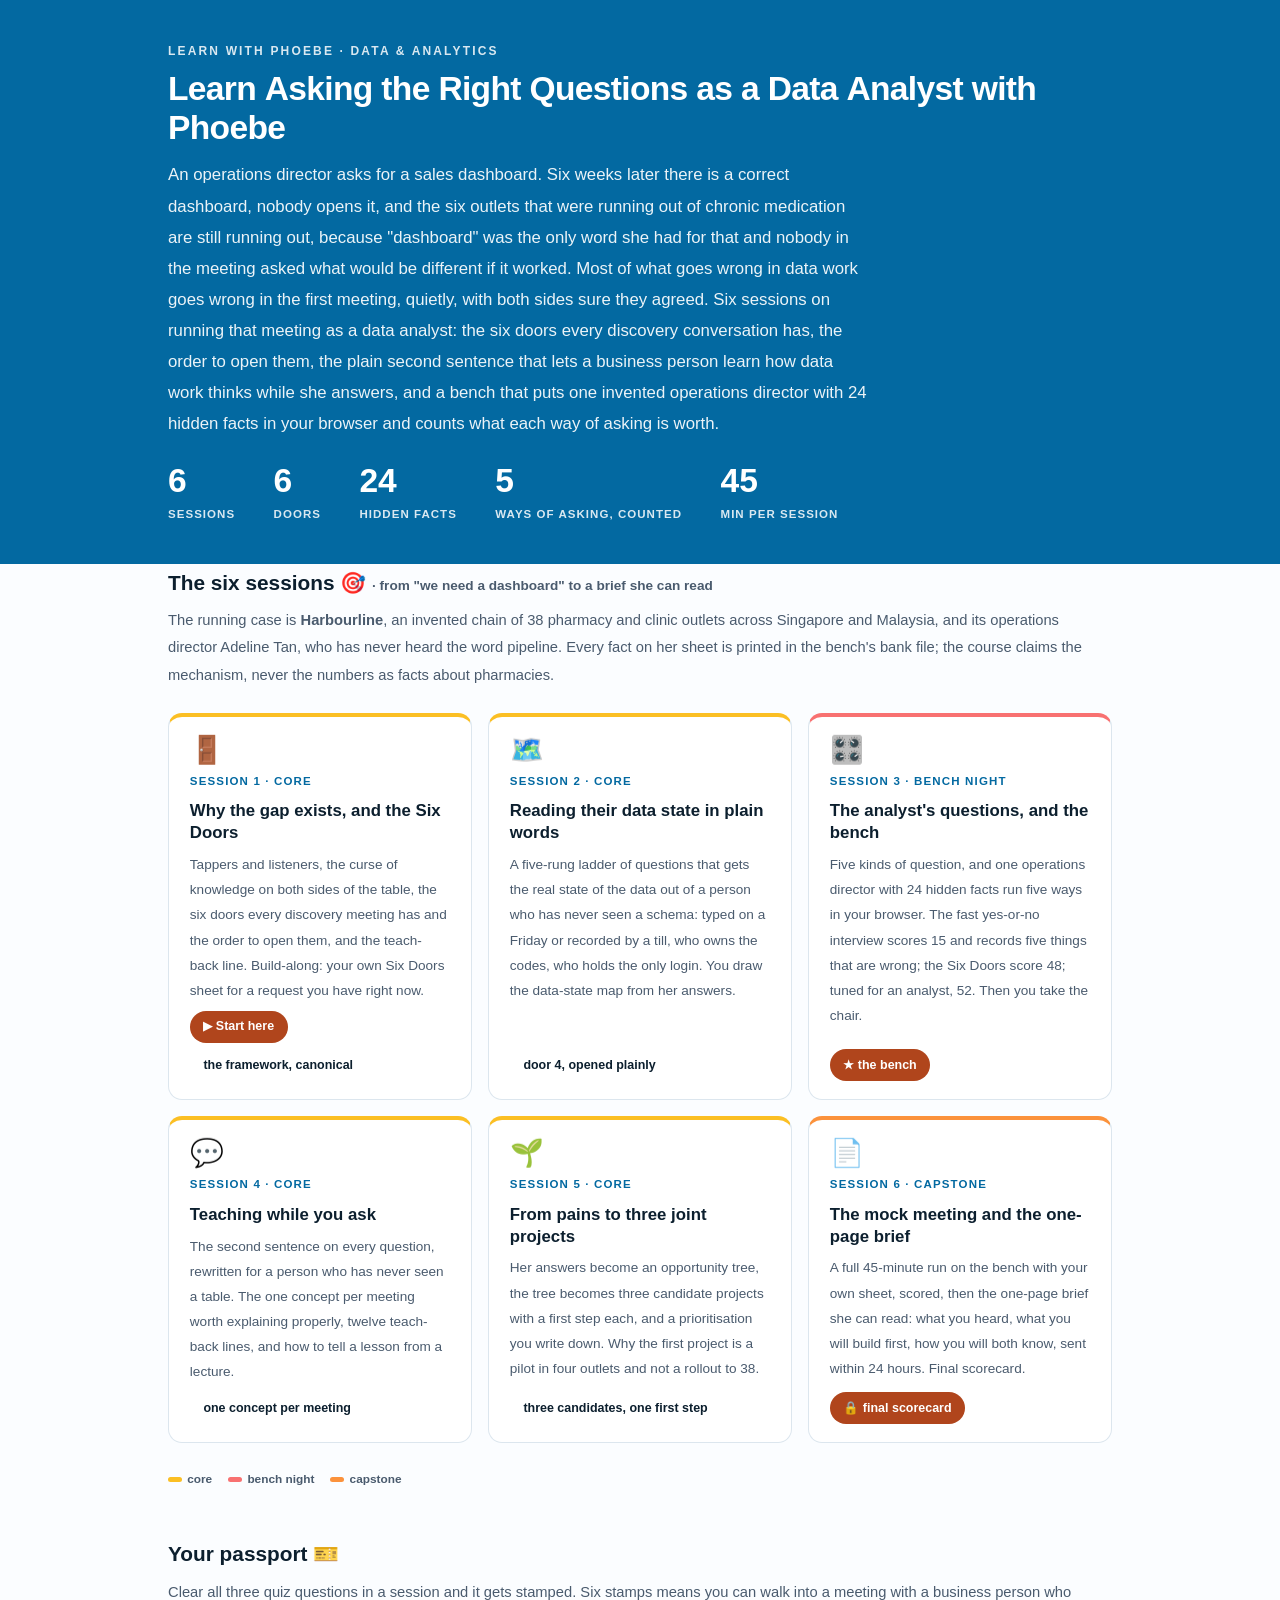
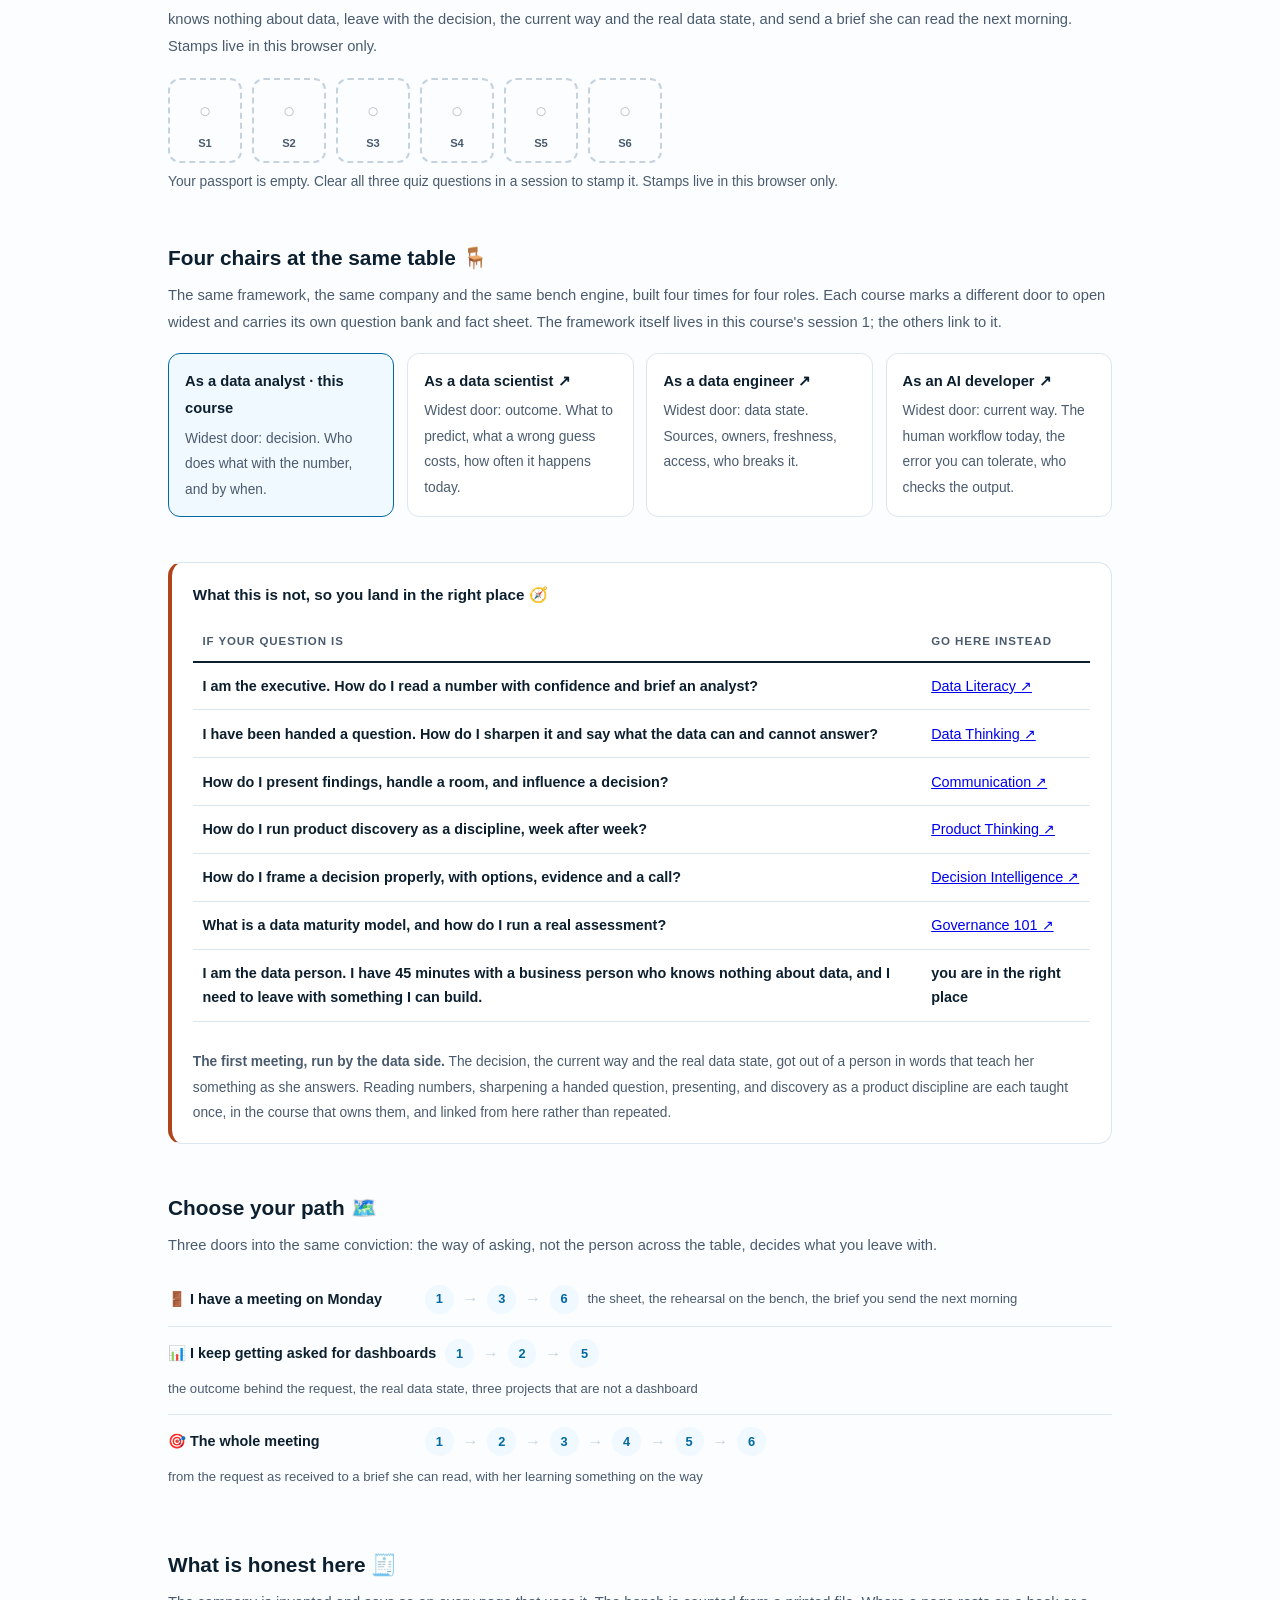
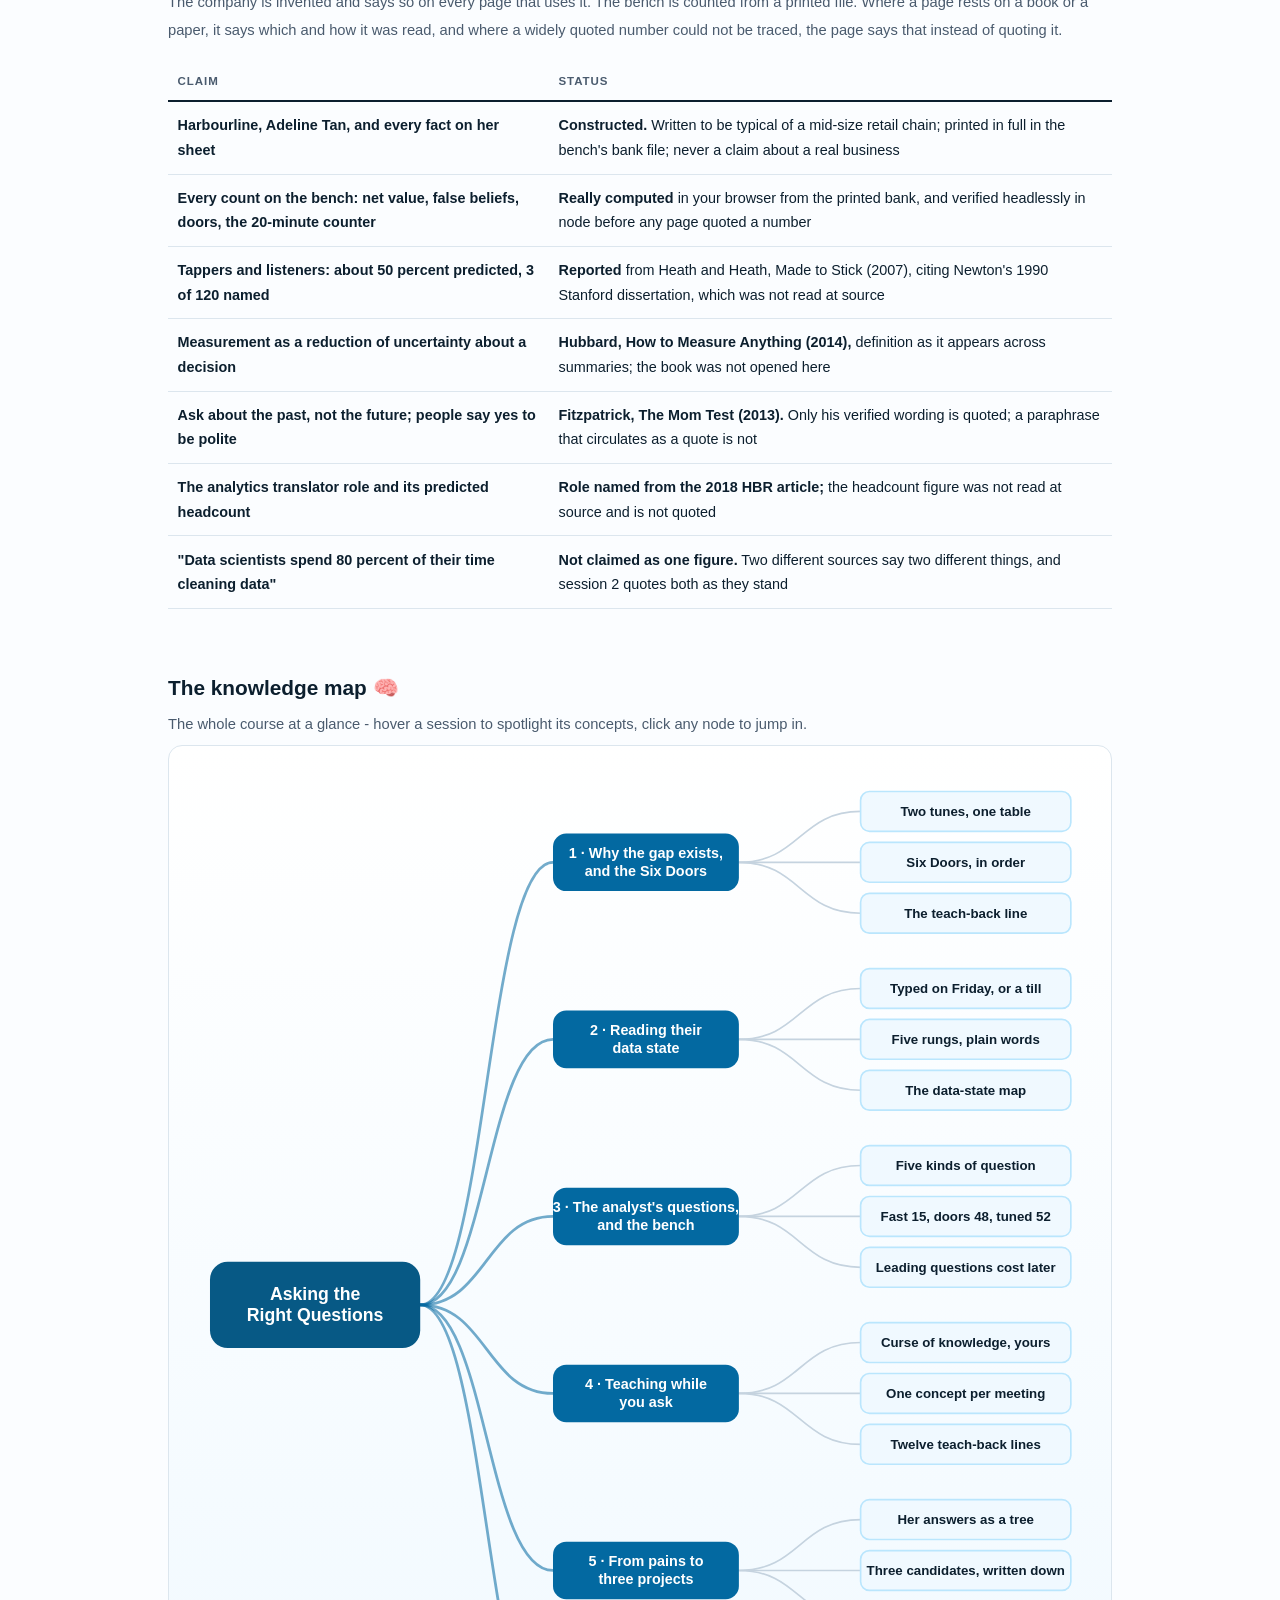
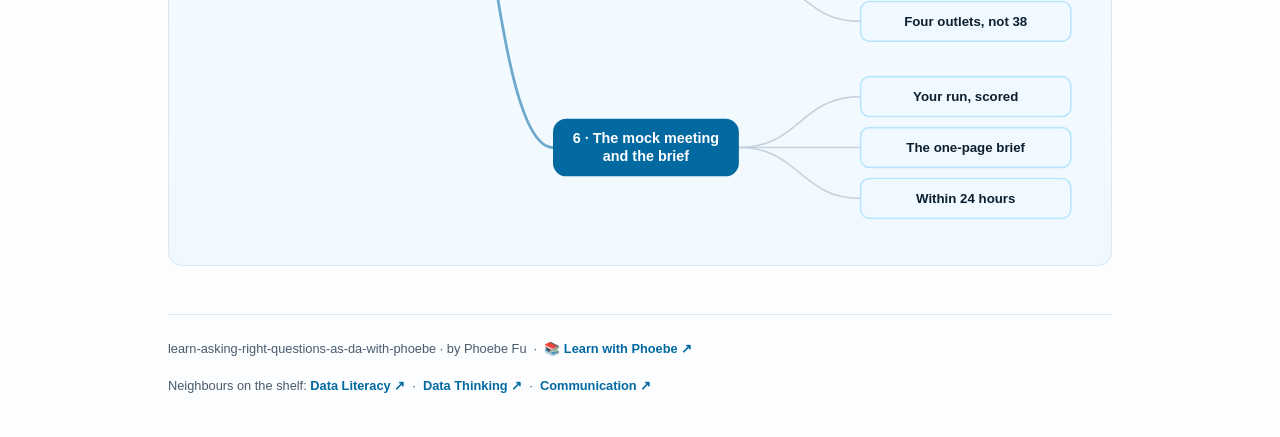
==== commit 2c2d5916: "Fix unreadable pills and labels: white text on the terracotta fill Nine rules drew --amber-ink text " ====
--- a/index.html
+++ b/index.html
@@ -19,7 +19,7 @@
 <meta name="twitter:image" content="https://phoebefu6.github.io/learn-asking-right-questions-as-da-with-phoebe/assets/og-cover.png">
 <!-- social:end -->
 <title>Learn Asking the Right Questions as a Data Analyst with Phoebe</title>
-<link rel="stylesheet" href="assets/style.css?v=1">
+<link rel="stylesheet" href="assets/style.css?v=2">
 <style>
 
   .stats-row { display: flex; gap: 2.4rem; margin-top: 1.5rem; flex-wrap: wrap; }
--- a/assets/style.css
+++ b/assets/style.css
@@ -240,7 +240,7 @@
 .pill.solid { background: var(--indigo); color: #fff; }
 .pill.light { background: var(--indigo-50); color: var(--indigo); }
 .pill.inkpill { background: var(--ink); color: #fff; }
-.pill.amber, .pill.peach { background: var(--amber); color: var(--amber-ink); }
+.pill.amber, .pill.peach { background: var(--amber); color: #fff; }
 .pill.bare { color: var(--faint); }
 
 /* ---------- 4D grid ---------- */
@@ -298,7 +298,7 @@
   padding: .15rem .7rem;
 }
 .prompt-box.bad .label { background: var(--faint); color: var(--ink); }
-.prompt-box.good .label { background: var(--amber); color: var(--amber-ink); }
+.prompt-box.good .label { background: var(--amber); color: #fff; }
 .copy-btn {
   position: absolute;
   top: .7rem;
@@ -315,7 +315,7 @@
   transition: background .15s ease;
 }
 .copy-btn:hover { background: rgba(255,255,255,.22); }
-.copy-btn.copied { background: var(--amber); border-color: var(--amber); color: var(--amber-ink); }
+.copy-btn.copied { background: var(--amber); border-color: var(--amber); color: #fff; }
 
 /* ---------- demo steps ---------- */
 .steps { counter-reset: step; margin: .6rem 0 1rem; }
@@ -372,7 +372,7 @@
 .callout.example .ex-pill {
   display: inline-block;
   background: var(--amber);
-  color: var(--amber-ink);
+  color: #fff;
   border-radius: 999px;
   padding: .15rem .7rem;
   font-size: .68rem;
@@ -714,7 +714,7 @@
   font-family: inherit; transition: all .14s ease; white-space: nowrap;
 }
 .sql-btn:hover { background: rgba(255,255,255,.2); }
-.sql-btn.sql-run { background: var(--amber); color: var(--amber-ink); border-color: var(--amber); }
+.sql-btn.sql-run { background: var(--amber); color: #fff; border-color: var(--amber); }
 .sql-btn.sql-run:hover { filter: brightness(1.05); }
 .sql-label {
   display: block;
@@ -968,7 +968,7 @@
   z-index: 2;
 }
 .hs-pin:hover { transform: translate(-50%, -50%) scale(1.18); }
-.hs-pin.on { background: var(--amber); color: var(--amber-ink); }
+.hs-pin.on { background: var(--amber); color: #fff; }
 .hs-pin::before {
   content: ""; position: absolute; inset: -7px; border-radius: 999px;
   border: 2px solid var(--indigo); opacity: 0;
@@ -1114,7 +1114,7 @@
   padding: 4px 11px; border-radius: 999px;
   background: rgba(255,255,255,.15);
 }
-.stakes-read .sk-delta.good { background: var(--amber); color: var(--amber-ink); }
+.stakes-read .sk-delta.good { background: var(--amber); color: #fff; }
 .stakes-read .sk-delta.bad { background: #FCA5A5; color: #7f1d1d; }
 
 /* --- 6. scorecard: halfway self-grade ------------------ */
@@ -1150,7 +1150,7 @@
   background: var(--indigo-50); color: var(--indigo-deep);
   border: 1px solid var(--indigo-soft); cursor: default;
 }
-.pp-pill.full { background: var(--amber); color: var(--amber-ink); border-color: var(--amber); }
+.pp-pill.full { background: var(--amber); color: #fff; border-color: var(--amber); }
 .pp-strip { display: flex; gap: 10px; flex-wrap: wrap; margin: 18px 0 6px; }
 .pp-stamp {
   display: flex; flex-direction: column; align-items: center; gap: 6px;
@@ -1177,7 +1177,7 @@
   display: inline-block; margin-bottom: 7px;
   font: 800 0.68rem Inter, sans-serif; letter-spacing: .07em;
   text-transform: uppercase; padding: 3px 10px; border-radius: 999px;
-  background: var(--amber); color: var(--amber-ink);
+  background: var(--amber); color: #fff;
 }
 
 /* --- mobile floor (desktop is the product) ------------- */
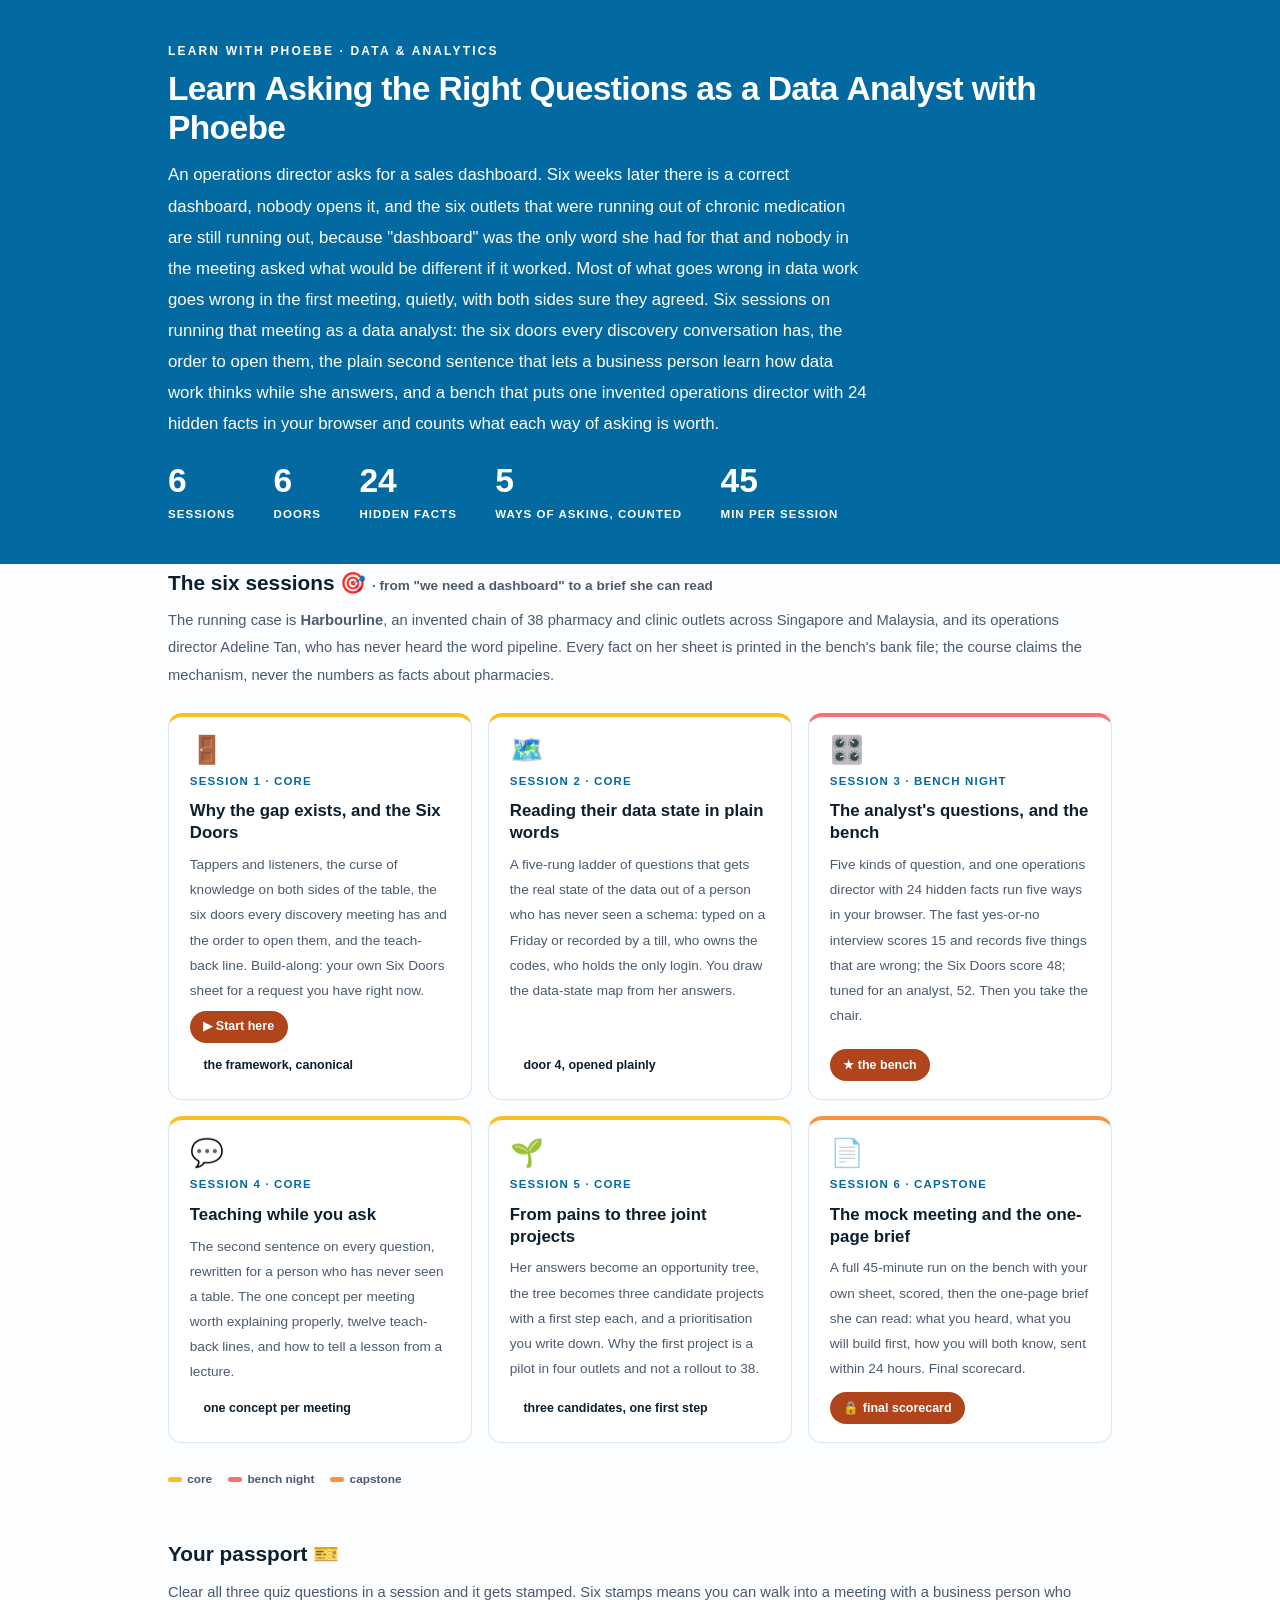
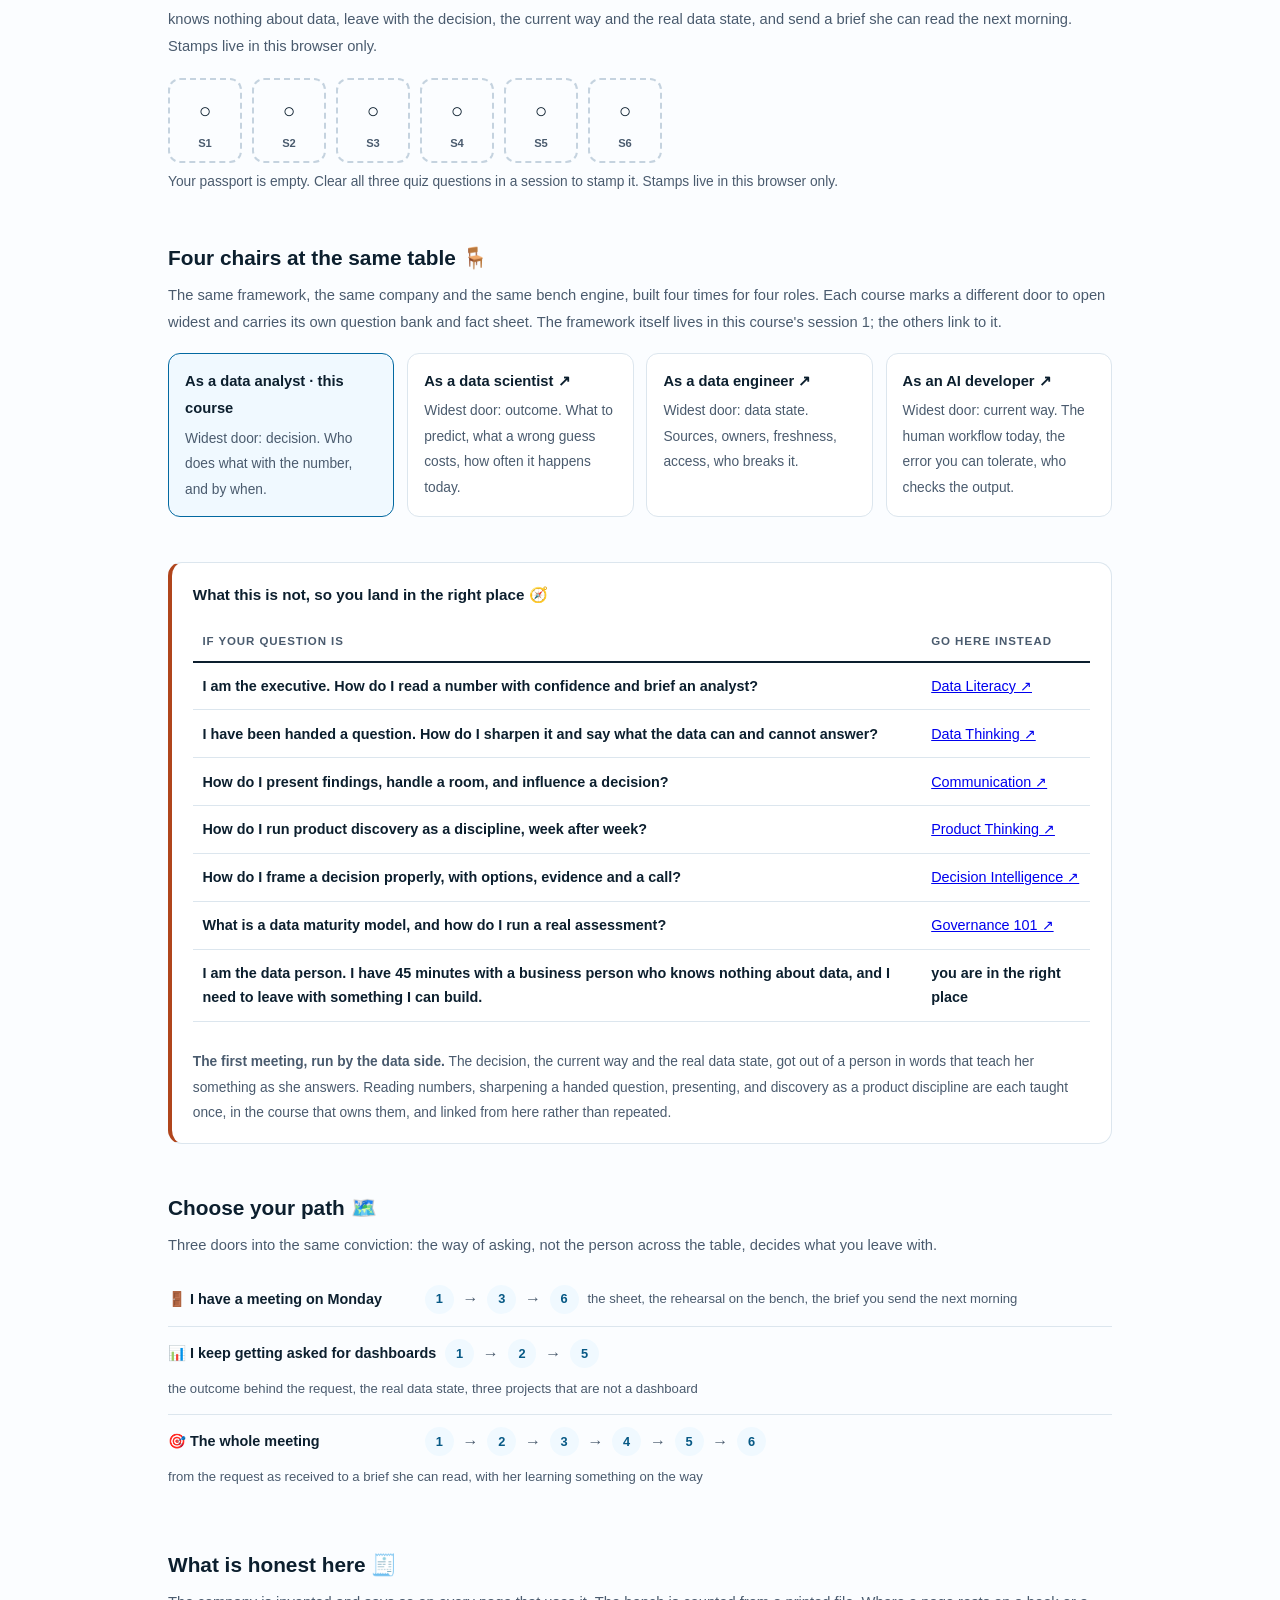
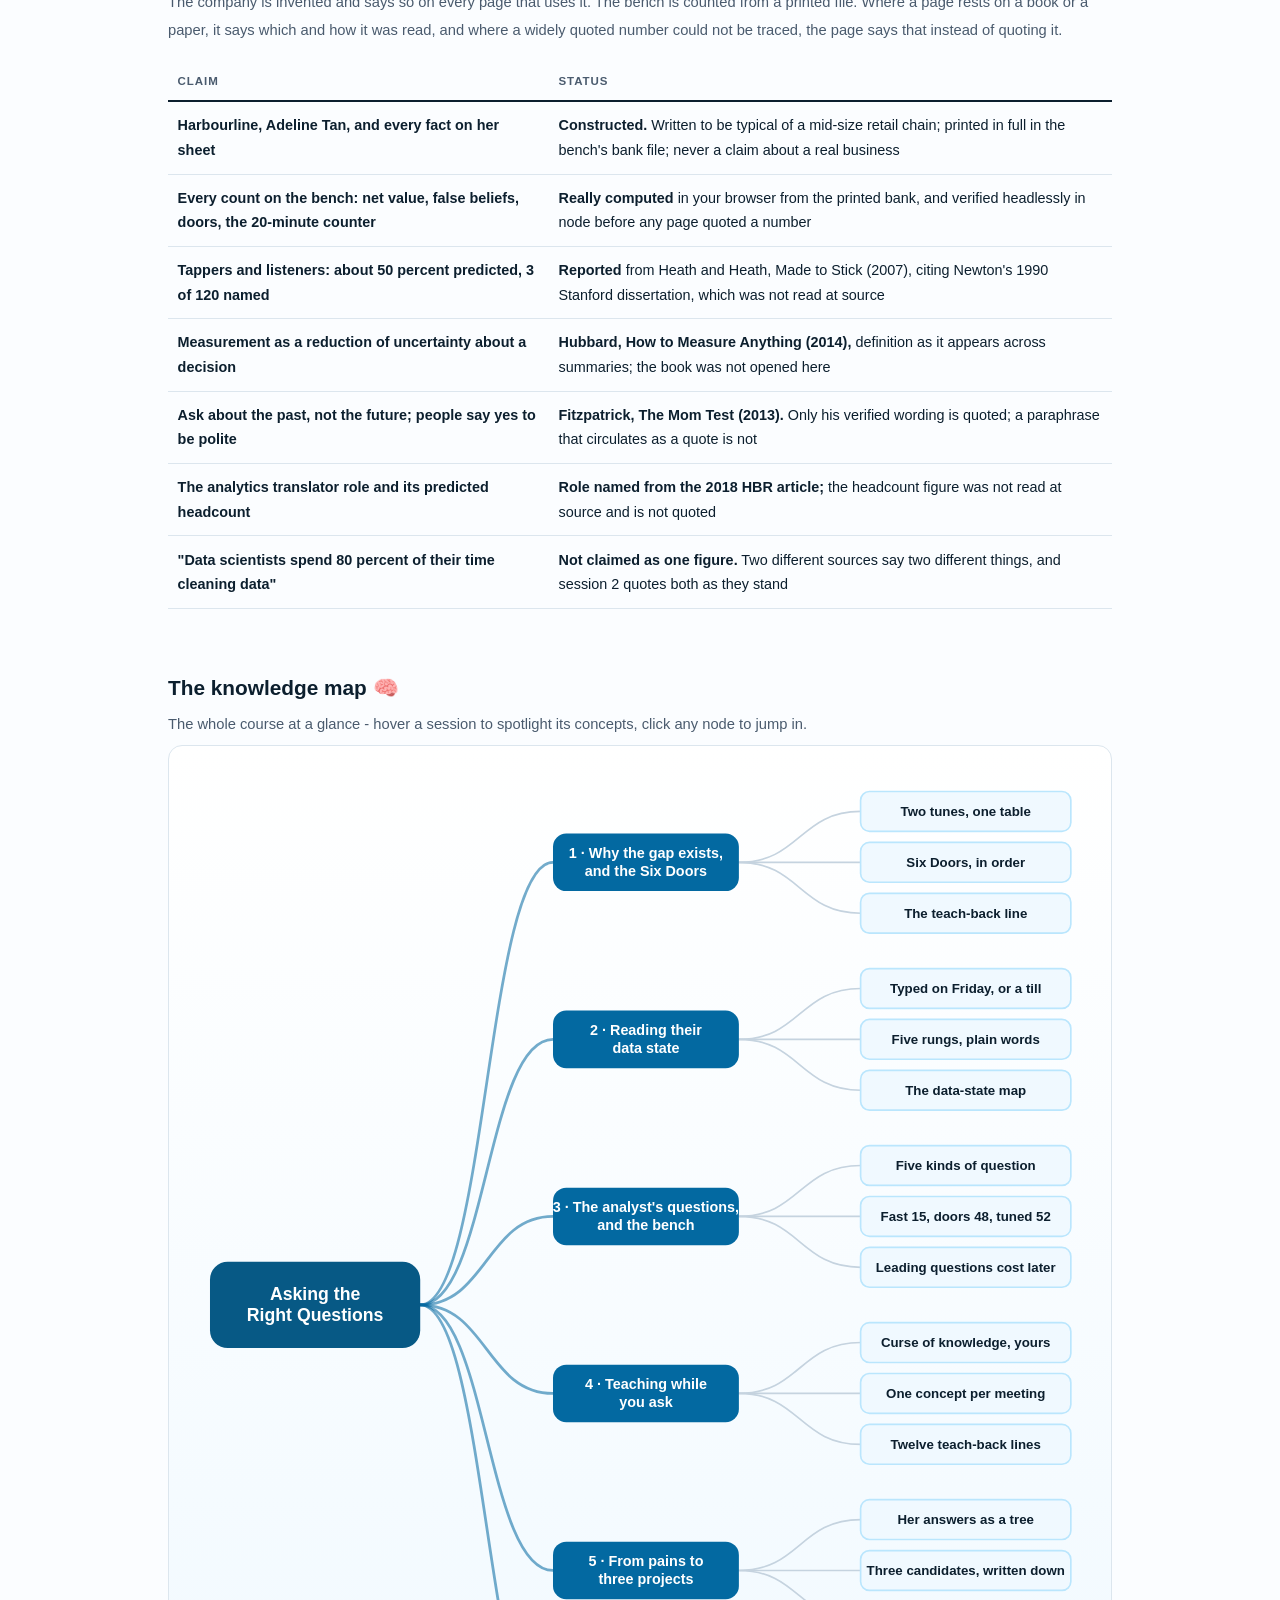
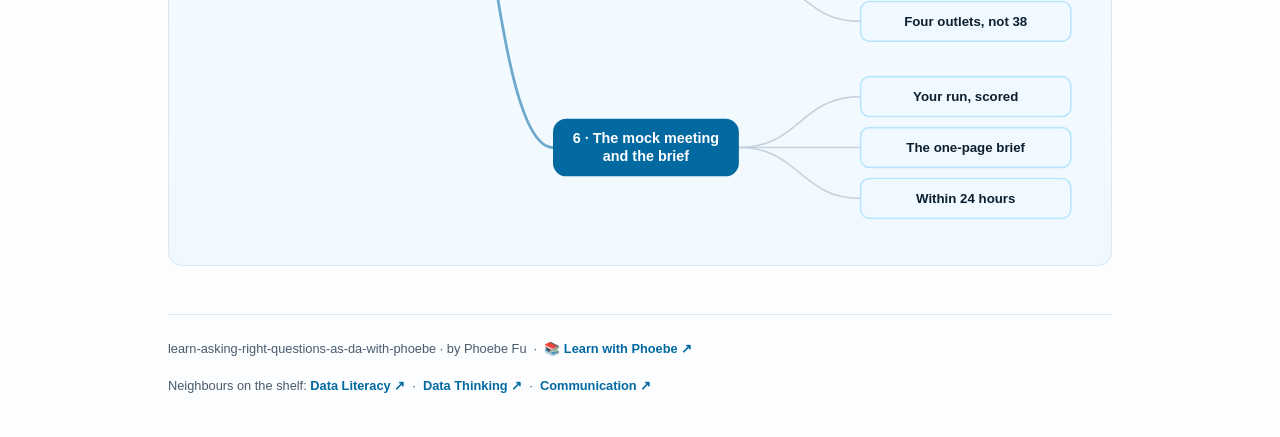
==== commit e8281416: "Light surfaces everywhere: lightbox, cheat panel, code boxes; contrast and phone-width fixes Every d" ====
--- a/index.html
+++ b/index.html
@@ -19,12 +19,12 @@
 <meta name="twitter:image" content="https://phoebefu6.github.io/learn-asking-right-questions-as-da-with-phoebe/assets/og-cover.png">
 <!-- social:end -->
 <title>Learn Asking the Right Questions as a Data Analyst with Phoebe</title>
-<link rel="stylesheet" href="assets/style.css?v=2">
+<link rel="stylesheet" href="assets/style.css?v=18">
 <style>
 
   .stats-row { display: flex; gap: 2.4rem; margin-top: 1.5rem; flex-wrap: wrap; }
   .stat b { display: block; font-size: 2.1rem; font-weight: 800; line-height: 1.05; font-variant-numeric: tabular-nums; }
-  .stat span { font-size: .72rem; opacity: .85; text-transform: uppercase; letter-spacing: .09em; font-weight: 600; }
+  .stat span { font-size: .72rem; opacity: 1; text-transform: uppercase; letter-spacing: .09em; font-weight: 600; }
 
   .course-grid { display: grid; grid-template-columns: repeat(auto-fit, minmax(17rem, 1fr)); gap: 1rem; margin-top: 1.5rem; }
   .course-card {
@@ -57,9 +57,9 @@
   .path { display: flex; gap: .55rem; align-items: center; padding: .75rem 0; border-bottom: .5px solid var(--hairline); flex-wrap: wrap; }
   .path:last-child { border-bottom: none; }
   .path b { min-width: 15.5rem; font-size: .9rem; }
-  .path .pstep { background: var(--indigo-50); color: var(--indigo); border-radius: 999px; padding: .16rem .68rem; font-weight: 700; font-size: .8rem; text-decoration: none; transition: all .12s ease; }
+  .path .pstep { background: var(--indigo-50); color: var(--indigo-deep); border-radius: 999px; padding: .16rem .68rem; font-weight: 700; font-size: .8rem; text-decoration: none; transition: all .12s ease; }
   .path .pstep:hover { background: var(--indigo); color: #fff; }
-  .path .parr { color: var(--faint); font-weight: 700; }
+  .path .parr { color: var(--muted); font-weight: 700; }
 
   .mm-section { margin-top: 1.6rem; }
   .mm-section h2 { font-size: 1.3rem; font-weight: 800; margin-bottom: .2rem; }
@@ -293,6 +293,6 @@
 };
 </script>
 <script src="assets/mindmap.js?v=1"></script>
-<script src="assets/app.js?v=1"></script>
+<script src="assets/app.js?v=18"></script>
 </body>
 </html>
--- a/assets/style.css
+++ b/assets/style.css
@@ -19,8 +19,8 @@
   --amber-ink: #7F3012;
   --amber-50: #FBEDE6;
   --paper: #FBFDFF;
-  --code-bg: #0B2233;
-  --code-ink: #DCE6EE;
+  --code-bg: #F0F9FF;
+  --code-ink: #0C1F2E;
   --scrim-rgb: 12,31,46;
   --shadow-rgb: 3,105,161;
   --radius: 14px;
@@ -52,7 +52,7 @@
   font-size: .75rem;
   letter-spacing: .18em;
   text-transform: uppercase;
-  opacity: .85;
+  opacity: 1;
   font-weight: 600;
 }
 .masthead h1 {
@@ -63,7 +63,7 @@
   letter-spacing: -.02em;
 }
 .masthead h1 .accent { color: inherit; }
-.masthead .sub { font-size: 1.05rem; opacity: .92; max-width: 44rem; }
+.masthead .sub { font-size: 1.05rem; opacity: 1; max-width: 44rem; }
 
 .chip-row { display: flex; flex-wrap: wrap; gap: .5rem; margin-top: 1.1rem; }
 .chip {
@@ -77,7 +77,7 @@
   white-space: nowrap;
 }
 .chip.level { background: #fff; color: var(--indigo); }
-.chip.audience { background: rgba(255,255,255,.16); color: #fff; border: 1px solid rgba(255,255,255,.35); }
+.chip.audience { background: rgba(255,255,255,.08); color: #fff; border: 1px solid rgba(255,255,255,.35); }
 .chip.time { background: var(--ink); color: #fff; font-variant-numeric: tabular-nums; }
 
 
@@ -241,7 +241,7 @@
 .pill.light { background: var(--indigo-50); color: var(--indigo); }
 .pill.inkpill { background: var(--ink); color: #fff; }
 .pill.amber, .pill.peach { background: var(--amber); color: #fff; }
-.pill.bare { color: var(--faint); }
+.pill.bare { color: var(--muted); }
 
 /* ---------- 4D grid ---------- */
 .grid-2 { display: grid; grid-template-columns: repeat(auto-fit, minmax(15rem, 1fr)); gap: .8rem; margin: .5rem 0 1rem; }
@@ -270,10 +270,11 @@
 table.clean td:first-child { font-weight: 600; }
 
 /* ---------- prompt boxes ---------- */
-.prompt-box {
+.prompt-box{
   position: relative;
-  background: var(--code-bg);
-  color: var(--code-ink);
+  background: #F0F9FF;
+  border: 1px solid #DCE6EE;
+  color: #0C1F2E;
   border-radius: var(--radius);
   padding: 1.1rem 1.2rem;
   margin: 1rem 0 1.2rem;
@@ -283,12 +284,12 @@
   white-space: pre-wrap;
   word-break: break-word;
 }
-.prompt-box .label {
+.prompt-box .label{
   position: absolute;
   top: -0.7rem;
   left: 1rem;
-  background: var(--indigo);
-  color: #fff;
+  background: #0369A1;
+  color: #FFFFFF;
   font-family: "Inter", -apple-system, sans-serif;
   font-size: .68rem;
   font-weight: 700;
@@ -299,13 +300,13 @@
 }
 .prompt-box.bad .label { background: var(--faint); color: var(--ink); }
 .prompt-box.good .label { background: var(--amber); color: #fff; }
-.copy-btn {
+.copy-btn{
   position: absolute;
   top: .7rem;
   right: .7rem;
-  background: rgba(255,255,255,.1);
-  border: 1px solid rgba(255,255,255,.25);
-  color: #fff;
+  background: #FFFFFF;
+  border: 1px solid #DCE6EE;
+  color: #0C1F2E;
   border-radius: 999px;
   padding: .25rem .8rem;
   font-size: .72rem;
@@ -314,7 +315,7 @@
   font-family: "Inter", -apple-system, sans-serif;
   transition: background .15s ease;
 }
-.copy-btn:hover { background: rgba(255,255,255,.22); }
+.copy-btn:hover { background: #DCE6EE; }
 .copy-btn.copied { background: var(--amber); border-color: var(--amber); color: #fff; }
 
 /* ---------- demo steps ---------- */
@@ -409,7 +410,7 @@
   gap: .4rem;
 }
 
-.lightbox {
+.lightbox{
   position: fixed;
   inset: 0;
   z-index: 100;
@@ -421,8 +422,10 @@
   cursor: zoom-out;
 }
 .lightbox.open { display: flex; }
-.lightbox .inner {
+.lightbox .inner{
   background: #fff;
+  border: 1px solid #DCE6EE;
+  box-shadow: 0 10px 40px rgba(12,31,46,.14);
   border-radius: var(--radius);
   padding: 2rem;
   max-width: 94vw;
@@ -430,13 +433,12 @@
   overflow: auto;
 }
 .lightbox .inner svg, .lightbox .inner img { width: min(88vw, 70rem); height: auto; }
-.lightbox .close-hint {
+.lightbox .close-hint{
   position: fixed;
   top: 1rem; right: 1.4rem;
-  color: #fff;
+  color: #0C1F2E;
   font-size: .8rem;
   font-weight: 600;
-  opacity: .8;
 }
 
 /* ---------- courses covered ---------- */
@@ -455,19 +457,20 @@
 .covered-row .note { margin-left: auto; color: var(--muted); font-size: .78rem; text-align: right; }
 
 /* ---------- cheat sheet footer ---------- */
-.cheat {
-  background: var(--ink);
-  color: #fff;
+.cheat{
+  background: #F0F9FF;
+  border: 1px solid #DCE6EE;
+  color: #0C1F2E;
   border-radius: var(--radius);
   padding: 1.6rem 1.6rem 1.3rem;
   margin-top: 3rem;
 }
 .cheat h3 { font-size: 1.1rem; margin-bottom: 1rem; }
-.cheat h3 span { color: var(--indigo-soft); }
+.cheat h3 span { color: #0369A1; }
 .cheat .grid-2 { gap: 1rem; }
 .cheat .cheat-item { border-left: 3px solid var(--indigo-mid); padding-left: .8rem; }
-.cheat .cheat-item b { display: block; font-size: .85rem; color: var(--indigo-soft); }
-.cheat .cheat-item span { font-size: .82rem; opacity: .85; }
+.cheat .cheat-item b { display: block; font-size: .85rem; color: #075985; }
+.cheat .cheat-item span { font-size: .82rem; color: #4A5B6E; }
 
 footer.pagefoot {
   border-top: 1px solid var(--hairline);
@@ -562,7 +565,7 @@
   margin-top: 1.1rem;
   flex-wrap: wrap;
 }
-.journey .jlabel { font-size: .7rem; font-weight: 700; text-transform: uppercase; letter-spacing: .09em; opacity: .8; margin-right: .3rem; }
+.journey .jlabel { font-size: .7rem; font-weight: 700; text-transform: uppercase; letter-spacing: .09em; opacity: 1; margin-right: .3rem; }
 .journey a {
   width: 1.7rem; height: 1.7rem;
   border-radius: 999px;
@@ -1160,7 +1163,7 @@
   transition: all .18s ease;
 }
 .pp-stamp:hover { border-color: var(--indigo-soft); }
-.pp-stamp i { font-size: 1.3rem; font-style: normal; opacity: .35; }
+.pp-stamp i { font-size: 1.3rem; font-style: normal; opacity: 1; }
 .pp-stamp b { font: 800 0.7rem Inter, sans-serif; }
 .pp-stamp.got {
   border-style: solid; border-color: var(--indigo);
@@ -1322,3 +1325,28 @@
 .ask-q.is-asked.is-jargon { border-color: var(--amber); background: var(--amber-50); }
 .ask-q.is-asked.is-leading { border-color: #FCA5A5; background: #FEF2F2; }
 @media (max-width: 640px) { .ask-list { grid-template-columns: 1fr; } .ask-head .ask-reset { margin-left: 0; } }
+
+/* layout-patch-3: phone-width overflow (2026-10-10) */
+.sql-bar { flex-wrap: wrap; }
+@media (max-width: 480px) {
+  .covered-row { flex-wrap: wrap; }
+  .covered-row .note { margin-left: 0; text-align: left; flex-basis: 100%; }
+  details.card summary { flex-wrap: wrap; }
+  details.card summary .mini { white-space: normal; }
+  .wk, .sqlbox, .prompt-box, pre { max-width: 100%; overflow-x: auto; }
+  .mono, code, strong, .note { overflow-wrap: anywhere; }
+  select, input[type=range], label { max-width: 100%; }
+  canvas, svg, img { max-width: 100%; height: auto; }
+  .tree-kids, .tree-node-wrap, .tree-node, .rb-night, .al-row, .gd-field, .tl-row, .sl-row { max-width: 100%; overflow-x: auto; }
+  .tl-cols, .sl-cols, .bb-cols, .ev-cols, [class$="-cols"] { grid-template-columns: 1fr !important; display: grid; }
+  .tl-cols > *, .sl-cols > *, [class$="-cols"] > * { min-width: 0; max-width: 100%; }
+  .mono { white-space: normal; }
+  .er-w, .bb-lab, .tl-lev, .sl-lev { max-width: 100%; white-space: normal; }
+}
+/* contrast-patch-2b */
+.cheat a { color: var(--indigo-deep, var(--ink)); }
+.chip.audience { background: transparent; border-color: rgba(255,255,255,.55); }
+.masthead a, .masthead .sub a { color: #fff; text-decoration: underline; text-underline-offset: 2px; }
+.prompt-box b, .prompt-box strong { color: var(--indigo-deep, var(--ink)); }
+.prompt-box span, .prompt-box em, .prompt-box i { color: inherit; }
+.pp-stamp i { color: var(--ink); }
